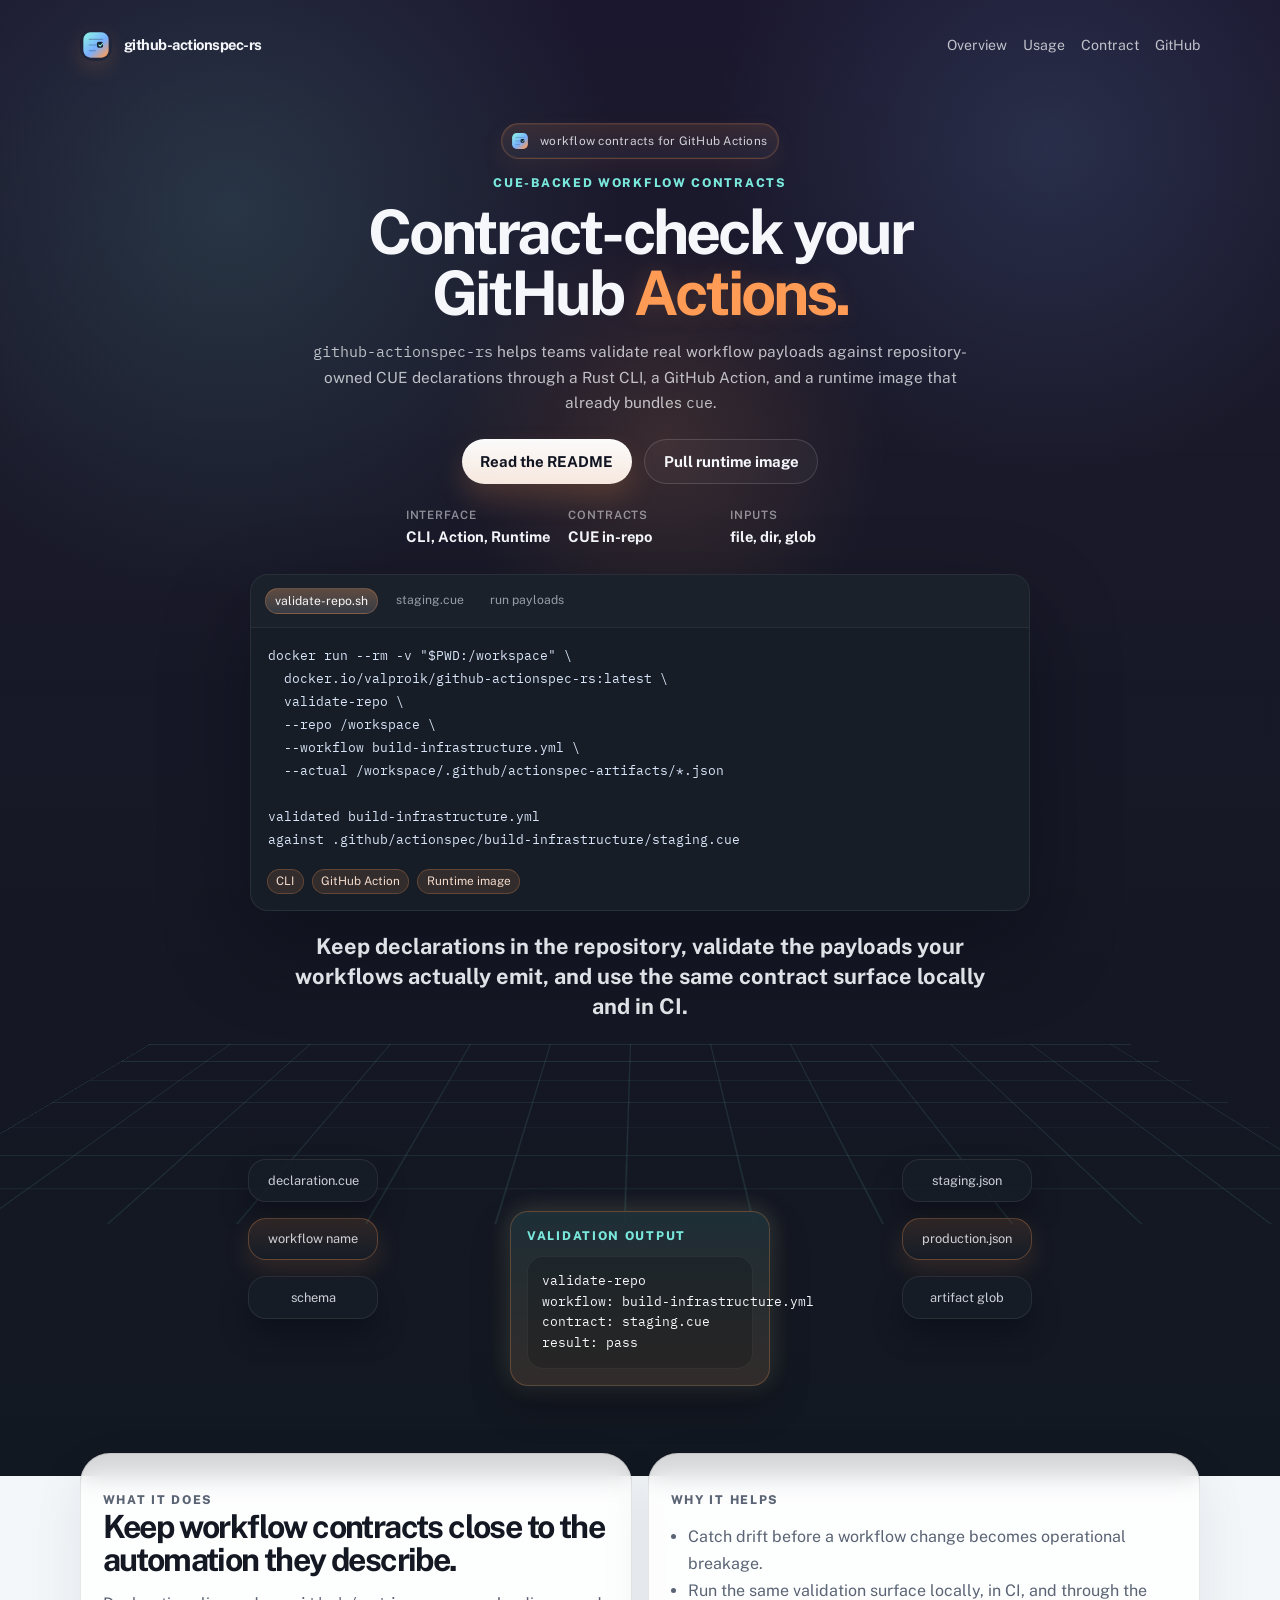
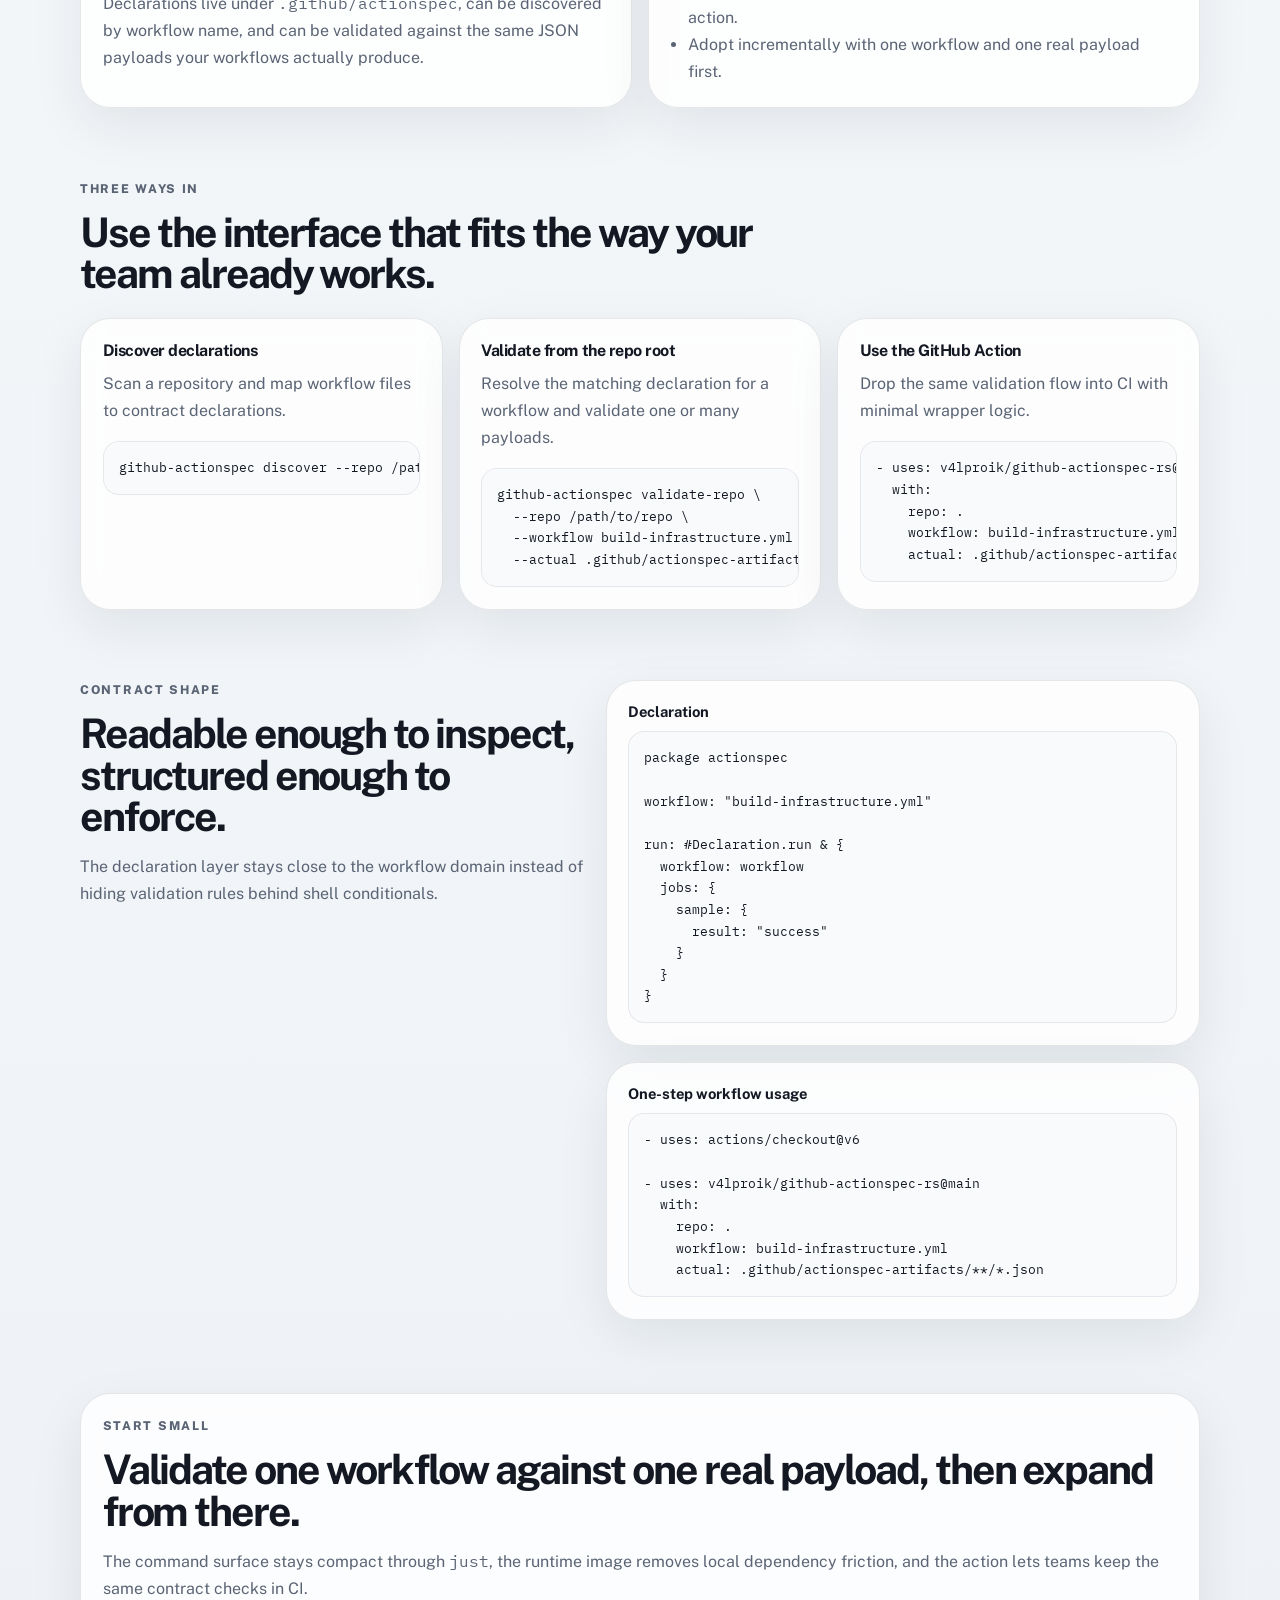
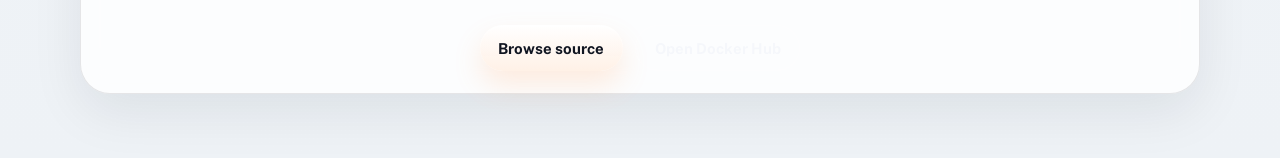
==== docs/index.html @ 8384aa8d "feat(docs): strengthen warm accent in landing page (#15)" ====
<!DOCTYPE html>
<html lang="en">
  <head>
    <meta charset="utf-8" />
    <meta name="viewport" content="width=device-width, initial-scale=1" />
    <title>github-actionspec-rs</title>
    <meta
      name="description"
      content="Validate GitHub Actions workflow contracts expressed in CUE with a fast Rust CLI, a reusable GitHub Action, and a runtime image that bundles cue."
    />
    <meta property="og:title" content="github-actionspec-rs" />
    <meta
      property="og:description"
      content="Treat GitHub Actions workflows like contracts. Discover declarations, validate payloads, and ship safer automation."
    />
    <meta property="og:type" content="website" />
    <meta property="og:url" content="https://v4lproik.github.io/github-actionspec-rs/" />
    <link rel="preconnect" href="https://fonts.googleapis.com" />
    <link rel="preconnect" href="https://fonts.gstatic.com" crossorigin />
    <link
      href="https://fonts.googleapis.com/css2?family=IBM+Plex+Mono:wght@400;500&family=Public+Sans:wght@400;500;600;700;800&display=swap"
      rel="stylesheet"
    />
    <link rel="stylesheet" href="styles.css" />
  </head>
  <body>
    <div class="site-frame">
      <section class="hero-shell">
        <div class="page-shell">
          <header class="site-header">
            <a class="brand" href="#top" aria-label="github-actionspec-rs home">
              <span class="brand-mark">
                <img class="brand-logo" src="logo-mark.svg" alt="" />
              </span>
              <span class="brand-text">github-actionspec-rs</span>
            </a>
            <nav class="site-nav" aria-label="Primary">
              <a href="#overview">Overview</a>
              <a href="#usage">Usage</a>
              <a href="#contract">Contract</a>
              <a href="https://github.com/v4lproik/github-actionspec-rs">GitHub</a>
            </nav>
          </header>

          <main id="top">
            <section class="hero">
              <div class="hero-copy hero-copy-centered">
                <div class="product-chip">
                  <img class="product-chip-logo" src="logo-mark.svg" alt="" />
                  <span>workflow contracts for GitHub Actions</span>
                </div>
                <p class="eyebrow">CUE-backed workflow contracts</p>
                <h1>Contract-check your GitHub <span class="warm-accent">Actions.</span></h1>
                <p class="hero-text">
                  <code>github-actionspec-rs</code> helps teams validate real workflow payloads
                  against repository-owned CUE declarations through a Rust CLI, a GitHub Action,
                  and a runtime image that already bundles <code>cue</code>.
                </p>
                <div class="hero-actions">
                  <a
                    class="button button-primary"
                    href="https://github.com/v4lproik/github-actionspec-rs#readme"
                  >
                    Read the README
                  </a>
                  <a
                    class="button button-secondary"
                    href="https://hub.docker.com/r/valproik/github-actionspec-rs"
                  >
                    Pull runtime image
                  </a>
                </div>
                <dl class="hero-metrics">
                  <div>
                    <dt>Interface</dt>
                    <dd>CLI, Action, Runtime</dd>
                  </div>
                  <div>
                    <dt>Contracts</dt>
                    <dd>CUE in-repo</dd>
                  </div>
                  <div>
                    <dt>Inputs</dt>
                    <dd>file, dir, glob</dd>
                  </div>
                </dl>
              </div>

              <div class="hero-code-window" aria-label="Product preview">
                <div class="code-window-tabs">
                  <span class="code-tab code-tab-active">validate-repo.sh</span>
                  <span class="code-tab">staging.cue</span>
                  <span class="code-tab">run payloads</span>
                </div>
                <pre class="code-window-body"><code>docker run --rm -v "$PWD:/workspace" \
  docker.io/valproik/github-actionspec-rs:latest \
  validate-repo \
  --repo /workspace \
  --workflow build-infrastructure.yml \
  --actual /workspace/.github/actionspec-artifacts/*.json

validated build-infrastructure.yml
against .github/actionspec/build-infrastructure/staging.cue</code></pre>
                <div class="code-window-footer">
                  <span class="status-pill">CLI</span>
                  <span class="status-pill">GitHub Action</span>
                  <span class="status-pill">Runtime image</span>
                </div>
              </div>

              <div class="hero-proof">
                <p>
                  Keep declarations in the repository, validate the payloads your workflows
                  actually emit, and use the same contract surface locally and in CI.
                </p>
              </div>

              <div class="hero-stage" aria-label="Validation flow">
                <div class="hero-stage-grid" aria-hidden="true"></div>
                <div class="hero-stage-lane hero-stage-lane-left">
                  <div class="stage-tile">declaration.cue</div>
                  <div class="stage-tile">workflow name</div>
                  <div class="stage-tile">schema</div>
                </div>
                <div class="hero-stage-lane hero-stage-lane-right">
                  <div class="stage-tile">staging.json</div>
                  <div class="stage-tile">production.json</div>
                  <div class="stage-tile">artifact glob</div>
                </div>
                <div class="stage-focus">
                  <p class="flow-label">Validation output</p>
                  <pre><code>validate-repo
workflow: build-infrastructure.yml
contract: staging.cue
result: pass</code></pre>
                </div>
              </div>
            </section>
          </main>
        </div>
      </section>

      <div class="page-shell page-shell-body">
        <section id="overview" class="section-grid">
          <article class="summary-card">
            <p class="summary-kicker">What it does</p>
            <h2>Keep workflow contracts close to the automation they describe.</h2>
            <p>
              Declarations live under <code>.github/actionspec</code>, can be discovered by
              workflow name, and can be validated against the same JSON payloads your workflows
              actually produce.
            </p>
          </article>
          <article class="summary-card">
            <p class="summary-kicker">Why it helps</p>
            <ul class="clean-list">
              <li>Catch drift before a workflow change becomes operational breakage.</li>
              <li>Run the same validation surface locally, in CI, and through the action.</li>
              <li>Adopt incrementally with one workflow and one real payload first.</li>
            </ul>
          </article>
        </section>

        <section id="usage" class="content-section">
          <div class="section-heading">
            <p class="eyebrow">Three ways in</p>
            <h2>Use the interface that fits the way your team already works.</h2>
          </div>
          <div class="feature-grid">
            <article class="card">
              <h3>Discover declarations</h3>
              <p>Scan a repository and map workflow files to contract declarations.</p>
              <pre><code>github-actionspec discover --repo /path/to/repo</code></pre>
            </article>
            <article class="card">
              <h3>Validate from the repo root</h3>
              <p>Resolve the matching declaration for a workflow and validate one or many payloads.</p>
              <pre><code>github-actionspec validate-repo \
  --repo /path/to/repo \
  --workflow build-infrastructure.yml \
  --actual .github/actionspec-artifacts/**/*.json</code></pre>
            </article>
            <article class="card">
              <h3>Use the GitHub Action</h3>
              <p>Drop the same validation flow into CI with minimal wrapper logic.</p>
              <pre><code>- uses: v4lproik/github-actionspec-rs@main
  with:
    repo: .
    workflow: build-infrastructure.yml
    actual: .github/actionspec-artifacts/**/*.json</code></pre>
            </article>
          </div>
        </section>

        <section id="contract" class="content-section two-column">
          <div class="section-heading compact">
            <p class="eyebrow">Contract shape</p>
            <h2>Readable enough to inspect, structured enough to enforce.</h2>
            <p>
              The declaration layer stays close to the workflow domain instead of hiding validation
              rules behind shell conditionals.
            </p>
          </div>

          <div class="code-stack">
            <article class="code-card">
              <p class="code-title">Declaration</p>
              <pre><code>package actionspec

workflow: "build-infrastructure.yml"

run: #Declaration.run & {
  workflow: workflow
  jobs: {
    sample: {
      result: "success"
    }
  }
}</code></pre>
            </article>
            <article class="code-card">
              <p class="code-title">One-step workflow usage</p>
              <pre><code>- uses: actions/checkout@v6

- uses: v4lproik/github-actionspec-rs@main
  with:
    repo: .
    workflow: build-infrastructure.yml
    actual: .github/actionspec-artifacts/**/*.json</code></pre>
            </article>
          </div>
        </section>

        <section class="cta-panel">
          <p class="eyebrow">Start small</p>
          <h2>Validate one workflow against one real payload, then expand from there.</h2>
          <p>
            The command surface stays compact through <code>just</code>, the runtime image removes
            local dependency friction, and the action lets teams keep the same contract checks in
            CI.
          </p>
          <div class="hero-actions">
            <a class="button button-primary" href="https://github.com/v4lproik/github-actionspec-rs">
              Browse source
            </a>
            <a
              class="button button-secondary"
              href="https://hub.docker.com/r/valproik/github-actionspec-rs"
            >
              Open Docker Hub
            </a>
          </div>
        </section>
      </div>
    </div>
  </body>
</html>
---- docs/styles.css ----
:root {
  --bg: #eef2f6;
  --bg-soft: #f8fafc;
  --ink: #141823;
  --ink-soft: #5a6474;
  --ink-inverse: #f5f7fb;
  --surface: rgba(255, 255, 255, 0.82);
  --line: rgba(20, 24, 35, 0.1);
  --line-soft: rgba(255, 255, 255, 0.08);
  --accent: #79e7dc;
  --accent-strong: #45cfc1;
  --accent-warm: #ff9b54;
  --accent-warm-soft: rgba(255, 155, 84, 0.14);
  --hero-top: #17132a;
  --hero-bottom: #121821;
  --shadow: 0 18px 52px rgba(16, 23, 34, 0.08);
  --shadow-hero: 0 36px 90px rgba(2, 5, 12, 0.32);
  --radius-xl: 30px;
  --radius-lg: 22px;
  --radius-md: 16px;
  --max-width: 1120px;
}

* {
  box-sizing: border-box;
}

html {
  scroll-behavior: smooth;
}

body {
  margin: 0;
  min-height: 100vh;
  font-family: "Public Sans", "Avenir Next", "Segoe UI", sans-serif;
  color: var(--ink);
  background: linear-gradient(180deg, #f8fafc 0%, var(--bg) 100%);
}

a {
  color: inherit;
  text-decoration: none;
}

code,
pre {
  font-family: "IBM Plex Mono", "SFMono-Regular", monospace;
}

.site-frame {
  overflow: clip;
}

.page-shell {
  width: min(calc(100% - 2rem), var(--max-width));
  margin: 0 auto;
}

.hero-shell {
  position: relative;
  color: var(--ink-inverse);
  background:
    radial-gradient(circle at 52% 30%, rgba(255, 155, 84, 0.14), transparent 18%),
    radial-gradient(circle at 18% 14%, rgba(121, 231, 220, 0.14), transparent 24%),
    radial-gradient(circle at 82% 10%, rgba(122, 182, 255, 0.14), transparent 20%),
    linear-gradient(180deg, var(--hero-top) 0%, #171727 36%, var(--hero-bottom) 100%);
}

.hero-shell::before {
  content: "";
  position: absolute;
  inset: 0;
  pointer-events: none;
  background: linear-gradient(180deg, rgba(255, 255, 255, 0.02), transparent 68%);
}

.hero-shell .page-shell {
  position: relative;
  padding: 1rem 0 4.5rem;
}

.page-shell-body {
  position: relative;
  z-index: 2;
  margin-top: -1.4rem;
  padding-bottom: 4rem;
}

.site-header {
  display: flex;
  align-items: center;
  justify-content: space-between;
  gap: 1rem;
  position: sticky;
  top: 0;
  z-index: 10;
  padding: 0.8rem 0;
}

.brand {
  display: inline-flex;
  align-items: center;
  gap: 0.72rem;
  font-weight: 700;
  letter-spacing: -0.03em;
}

.brand-mark {
  display: inline-grid;
  place-items: center;
  width: 2rem;
  height: 2rem;
  border-radius: 0.8rem;
  overflow: hidden;
  box-shadow: 0 8px 20px rgba(255, 155, 84, 0.14);
}

.brand-logo {
  display: block;
  width: 100%;
  height: 100%;
}

.brand-text {
  font-size: 0.92rem;
}

.site-nav {
  display: inline-flex;
  flex-wrap: wrap;
  gap: 1rem;
  color: rgba(245, 247, 251, 0.74);
  font-size: 0.88rem;
}

.site-nav a:hover,
.site-nav a:focus-visible {
  color: var(--ink-inverse);
}

.hero {
  display: grid;
  justify-items: center;
  margin-top: 2rem;
}

.hero-copy {
  max-width: 46rem;
  text-align: center;
}

.hero-copy-centered {
  padding-top: 1.1rem;
}

.product-chip {
  display: inline-flex;
  align-items: center;
  gap: 0.65rem;
  margin-bottom: 1rem;
  padding: 0.42rem 0.7rem 0.42rem 0.5rem;
  border: 1px solid rgba(255, 155, 84, 0.22);
  border-radius: 999px;
  background: linear-gradient(180deg, rgba(255, 155, 84, 0.12), rgba(255, 255, 255, 0.04));
  color: rgba(245, 247, 251, 0.82);
  font-size: 0.74rem;
  letter-spacing: 0.02em;
  box-shadow:
    inset 0 0 0 1px rgba(255, 155, 84, 0.08),
    0 10px 24px rgba(255, 155, 84, 0.08);
}

.product-chip-logo {
  display: block;
  width: 1.25rem;
  height: 1.25rem;
}

.eyebrow,
.summary-kicker,
.flow-label {
  margin: 0 0 0.8rem;
  font-size: 0.76rem;
  font-weight: 800;
  letter-spacing: 0.14em;
  text-transform: uppercase;
}

.eyebrow,
.flow-label {
  color: var(--accent);
}

.summary-kicker {
  color: #285d70;
}

.hero h1,
.section-heading h2,
.summary-card h2,
.cta-panel h2 {
  margin: 0;
  letter-spacing: -0.05em;
}

.hero h1 {
  font-size: clamp(2.55rem, 4.8vw, 4rem);
  line-height: 0.98;
}

.warm-accent {
  color: var(--accent-warm);
  text-shadow: 0 0 22px rgba(255, 155, 84, 0.16);
}

.hero-text {
  max-width: 42rem;
  margin: 1rem auto 0;
  color: rgba(245, 247, 251, 0.74);
  font-size: 0.96rem;
  line-height: 1.68;
}

.hero-actions {
  display: flex;
  flex-wrap: wrap;
  justify-content: center;
  gap: 0.8rem;
  margin-top: 1.4rem;
}

.button {
  display: inline-flex;
  align-items: center;
  justify-content: center;
  min-height: 2.85rem;
  padding: 0.8rem 1.15rem;
  border-radius: 999px;
  font-size: 0.94rem;
  font-weight: 700;
  transition:
    transform 150ms ease,
    background-color 150ms ease,
    border-color 150ms ease,
    color 150ms ease;
}

.button:hover,
.button:focus-visible {
  transform: translateY(-1px);
}

.button-primary {
  background: linear-gradient(180deg, rgba(255, 255, 255, 0.98), rgba(255, 240, 229, 0.96));
  color: #101521;
  box-shadow:
    0 14px 28px rgba(255, 155, 84, 0.18),
    0 2px 0 rgba(255, 255, 255, 0.2) inset;
}

.button-secondary {
  border: 1px solid rgba(255, 255, 255, 0.14);
  background: rgba(255, 255, 255, 0.03);
  color: var(--ink-inverse);
}

.hero-metrics {
  display: inline-grid;
  grid-template-columns: repeat(3, minmax(0, 1fr));
  gap: 1.15rem;
  margin: 1.5rem auto 0;
}

.hero-metrics div {
  text-align: left;
}

.hero-metrics dt {
  color: rgba(245, 247, 251, 0.52);
  font-size: 0.72rem;
  font-weight: 600;
  text-transform: uppercase;
  letter-spacing: 0.08em;
}

.hero-metrics dd {
  margin: 0.38rem 0 0;
  color: var(--ink-inverse);
  font-size: 0.92rem;
  font-weight: 700;
}

.hero-code-window {
  width: min(100%, 780px);
  margin-top: 1.8rem;
  border: 1px solid rgba(255, 255, 255, 0.08);
  border-radius: 18px;
  overflow: hidden;
  background: #161d27;
  box-shadow: var(--shadow-hero);
}

.code-window-tabs {
  display: flex;
  flex-wrap: wrap;
  gap: 0.55rem;
  padding: 0.8rem 0.9rem;
  border-bottom: 1px solid rgba(255, 255, 255, 0.06);
  background: rgba(255, 255, 255, 0.02);
}

.code-tab {
  padding: 0.28rem 0.55rem;
  border-radius: 999px;
  color: rgba(245, 247, 251, 0.58);
  font-size: 0.76rem;
}

.code-tab-active {
  background:
    linear-gradient(180deg, rgba(255, 155, 84, 0.24), rgba(255, 255, 255, 0.05)),
    rgba(255, 255, 255, 0.08);
  color: var(--ink-inverse);
  border: 1px solid rgba(255, 155, 84, 0.24);
}

.code-window-body {
  margin: 0;
  padding: 1rem 1.05rem 1.1rem;
  color: #d8e4f7;
  font-size: 0.84rem;
  line-height: 1.72;
  white-space: pre-wrap;
}

.code-window-footer {
  display: flex;
  flex-wrap: wrap;
  gap: 0.5rem;
  padding: 0 1rem 1rem;
}

.status-pill {
  padding: 0.26rem 0.52rem;
  border: 1px solid rgba(255, 155, 84, 0.24);
  border-radius: 999px;
  color: rgba(255, 229, 214, 0.94);
  font-size: 0.74rem;
  background: rgba(255, 155, 84, 0.12);
}

.hero-proof {
  max-width: 44rem;
  margin-top: 1.3rem;
  text-align: center;
}

.hero-proof p {
  margin: 0;
  color: rgba(245, 247, 251, 0.9);
  font-size: 1.36rem;
  line-height: 1.38;
  font-weight: 700;
}

.hero-stage {
  position: relative;
  width: min(100%, 980px);
  height: 360px;
  margin-top: 1.4rem;
}

.hero-stage-grid {
  position: absolute;
  inset: 0;
  border-top: 1px solid rgba(121, 231, 220, 0.22);
  background-image:
    linear-gradient(rgba(121, 231, 220, 0.18) 1px, transparent 1px),
    linear-gradient(90deg, rgba(121, 231, 220, 0.18) 1px, transparent 1px);
  background-size: 80px 52px;
  transform: perspective(900px) rotateX(72deg);
  transform-origin: top center;
  opacity: 0.65;
}

.hero-stage-lane {
  position: absolute;
  top: 32%;
  display: grid;
  gap: 1rem;
}

.hero-stage-lane-left {
  left: 10%;
}

.hero-stage-lane-right {
  right: 10%;
}

.stage-tile,
.stage-focus {
  border: 1px solid rgba(255, 255, 255, 0.08);
  border-radius: 18px;
  background: rgba(22, 29, 39, 0.88);
  box-shadow: 0 16px 30px rgba(1, 4, 11, 0.3);
}

.stage-tile {
  min-width: 130px;
  padding: 0.8rem 0.95rem;
  color: rgba(245, 247, 251, 0.82);
  font-size: 0.8rem;
  text-align: center;
}

.hero-stage-lane-left .stage-tile:nth-child(2),
.hero-stage-lane-right .stage-tile:nth-child(2) {
  border-color: rgba(255, 155, 84, 0.28);
  background: linear-gradient(180deg, rgba(255, 155, 84, 0.12), rgba(22, 29, 39, 0.88));
  box-shadow: 0 12px 26px rgba(255, 155, 84, 0.13);
}

.stage-focus {
  position: absolute;
  left: 50%;
  bottom: 1.1rem;
  transform: translateX(-50%);
  width: min(100%, 260px);
  padding: 1rem;
  border-color: rgba(255, 155, 84, 0.26);
  background:
    linear-gradient(180deg, rgba(121, 231, 220, 0.09), rgba(255, 155, 84, 0.12)),
    rgba(22, 29, 39, 0.94);
  box-shadow:
    0 18px 36px rgba(1, 4, 11, 0.34),
    0 0 24px rgba(121, 231, 220, 0.15),
    0 0 30px rgba(255, 155, 84, 0.14);
}

.stage-focus pre {
  margin: 0;
  padding: 0.9rem;
  border: 1px solid rgba(255, 255, 255, 0.06);
  border-radius: var(--radius-md);
  background: rgba(0, 0, 0, 0.16);
  color: var(--ink-inverse);
  font-size: 0.8rem;
  line-height: 1.62;
}

.summary-card,
.card,
.code-card,
.cta-panel {
  border: 1px solid var(--line);
  border-radius: var(--radius-xl);
  background: var(--surface);
  box-shadow: var(--shadow);
  backdrop-filter: blur(12px);
}

.section-grid {
  display: grid;
  grid-template-columns: repeat(2, minmax(0, 1fr));
  gap: 1rem;
}

.summary-card,
.card,
.code-card,
.cta-panel {
  padding: 1.35rem;
}

.summary-kicker {
  color: #2d6171;
}

.summary-card h2 {
  font-size: clamp(1.62rem, 2.5vw, 2.28rem);
  line-height: 1.04;
}

.summary-card p,
.section-heading p,
.card p,
.cta-panel p,
.clean-list {
  color: var(--ink-soft);
  line-height: 1.68;
}

.summary-card p {
  margin: 0.85rem 0 0;
}

.clean-list {
  margin: 0.9rem 0 0;
  padding-left: 1.1rem;
}

.content-section {
  margin-top: 4.4rem;
}

.section-heading {
  max-width: 46rem;
}

.section-heading.compact {
  max-width: 33rem;
}

.section-heading h2,
.cta-panel h2 {
  font-size: clamp(1.82rem, 3.2vw, 2.55rem);
  line-height: 1.02;
}

.section-heading p:last-child {
  margin-bottom: 0;
}

.feature-grid {
  display: grid;
  grid-template-columns: repeat(3, minmax(0, 1fr));
  gap: 1rem;
  margin-top: 1.45rem;
}

.card h3 {
  margin: 0;
  font-size: 1rem;
  letter-spacing: -0.03em;
}

.card p {
  margin: 0.72rem 0 1rem;
}

.card pre,
.code-card pre {
  margin: 0;
  padding: 0.95rem;
  overflow-x: auto;
  border: 1px solid rgba(20, 24, 35, 0.08);
  border-radius: var(--radius-md);
  background: var(--bg-soft);
  color: var(--ink);
  font-size: 0.82rem;
  line-height: 1.65;
}

.two-column {
  display: grid;
  grid-template-columns: minmax(0, 0.92fr) minmax(0, 1.08fr);
  gap: 1.2rem;
  align-items: start;
}

.code-stack {
  display: grid;
  gap: 1rem;
}

.code-title {
  margin: 0 0 0.72rem;
  font-size: 0.92rem;
  font-weight: 700;
  color: var(--ink);
}

.cta-panel {
  margin-top: 4.6rem;
}

@media (max-width: 1080px) {
  .section-grid,
  .feature-grid,
  .two-column {
    grid-template-columns: 1fr;
  }

  .hero-stage {
    height: 320px;
  }

  .hero-stage-lane-left {
    left: 6%;
  }

  .hero-stage-lane-right {
    right: 6%;
  }
}

@media (max-width: 720px) {
  .page-shell {
    width: min(calc(100% - 1rem), var(--max-width));
  }

  .hero-shell .page-shell {
    padding: 0.9rem 0 3.6rem;
  }

  .page-shell-body {
    padding-bottom: 2.5rem;
    margin-top: -0.8rem;
  }

  .site-header {
    flex-direction: column;
    align-items: flex-start;
  }

  .site-nav {
    gap: 0.85rem;
  }

  .hero h1 {
    font-size: clamp(2.1rem, 11vw, 3rem);
  }

  .hero-text {
    font-size: 0.92rem;
  }

  .hero-metrics {
    grid-template-columns: 1fr;
  }

  .hero-proof p {
    font-size: 1.04rem;
  }

  .hero-stage {
    height: 280px;
  }

  .hero-stage-lane {
    top: 34%;
    gap: 0.75rem;
  }

  .hero-stage-lane-left {
    left: 3%;
  }

  .hero-stage-lane-right {
    right: 3%;
  }

  .stage-tile {
    min-width: 102px;
    padding: 0.65rem 0.75rem;
    font-size: 0.72rem;
  }

  .summary-card,
  .card,
  .code-card,
  .cta-panel {
    padding: 1.2rem;
  }

  .code-window-body,
  .card pre,
  .code-card pre,
  .stage-focus pre {
    font-size: 0.76rem;
  }
}
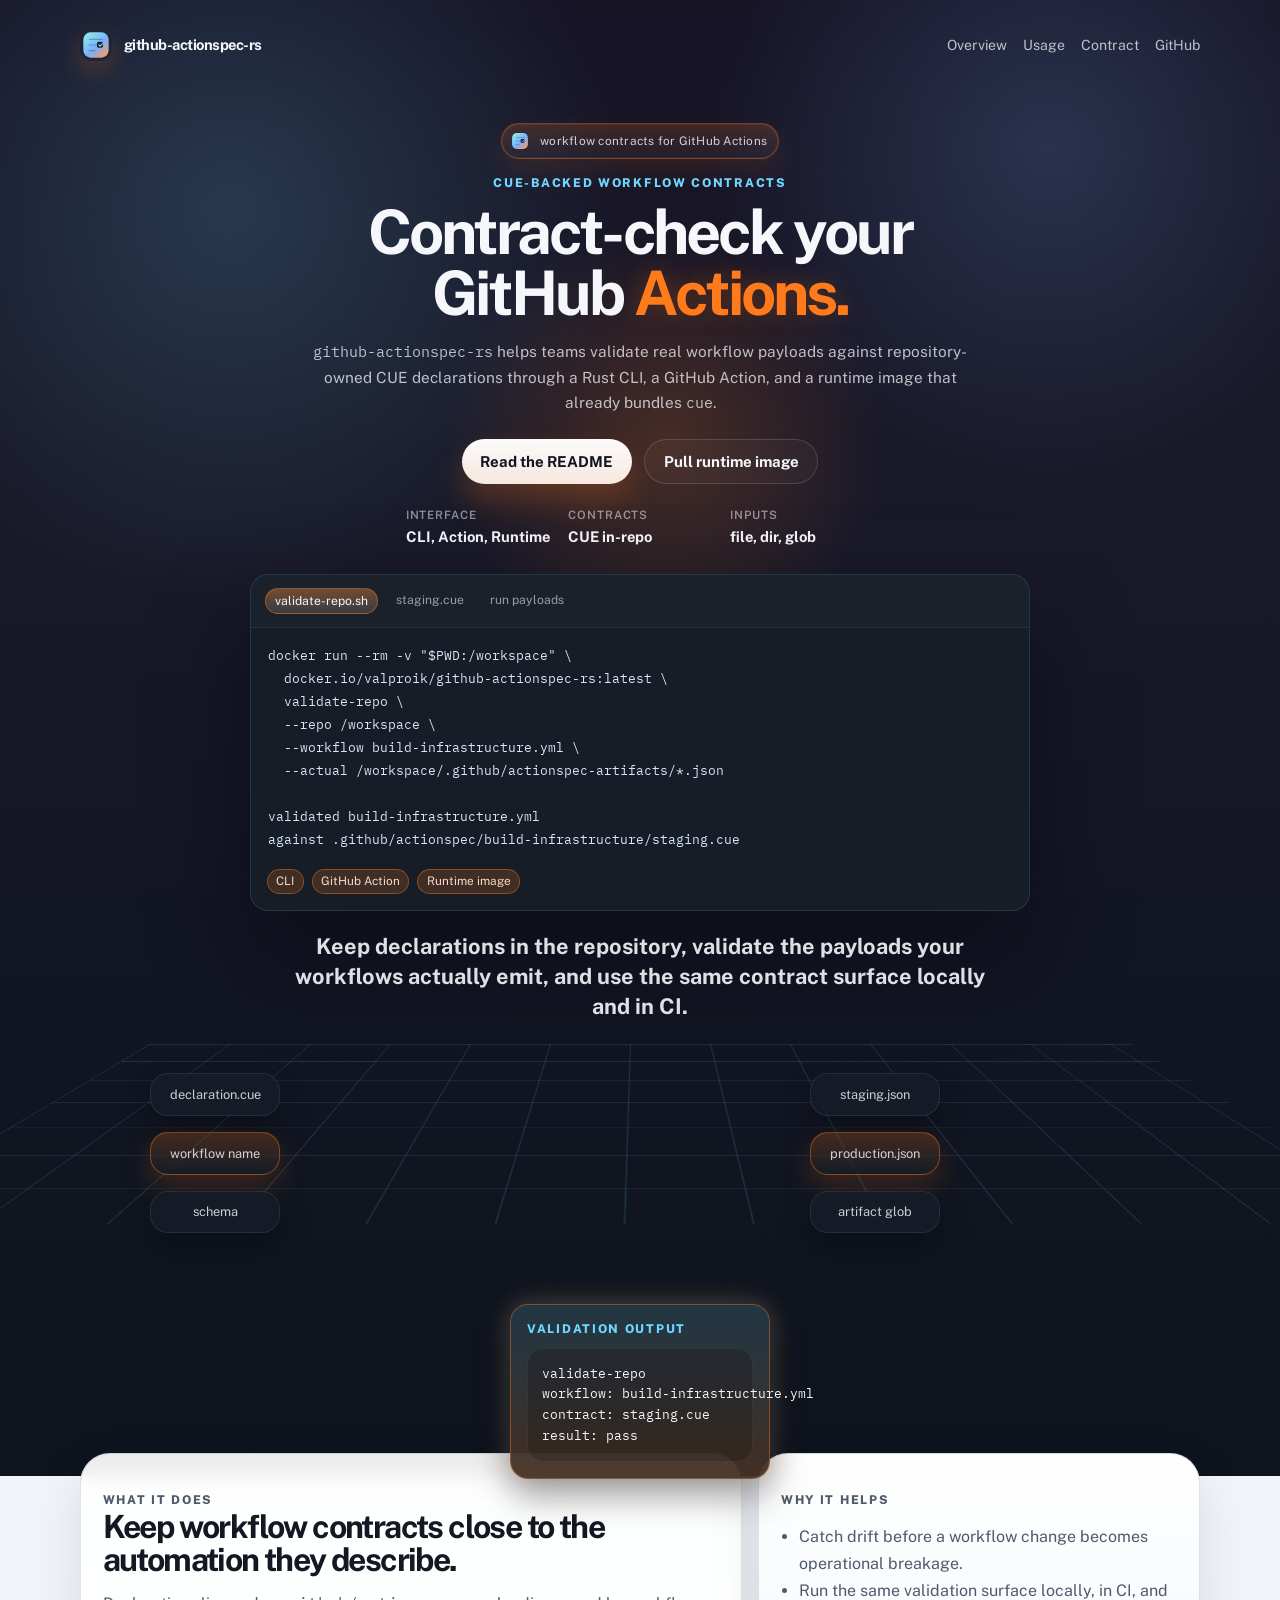
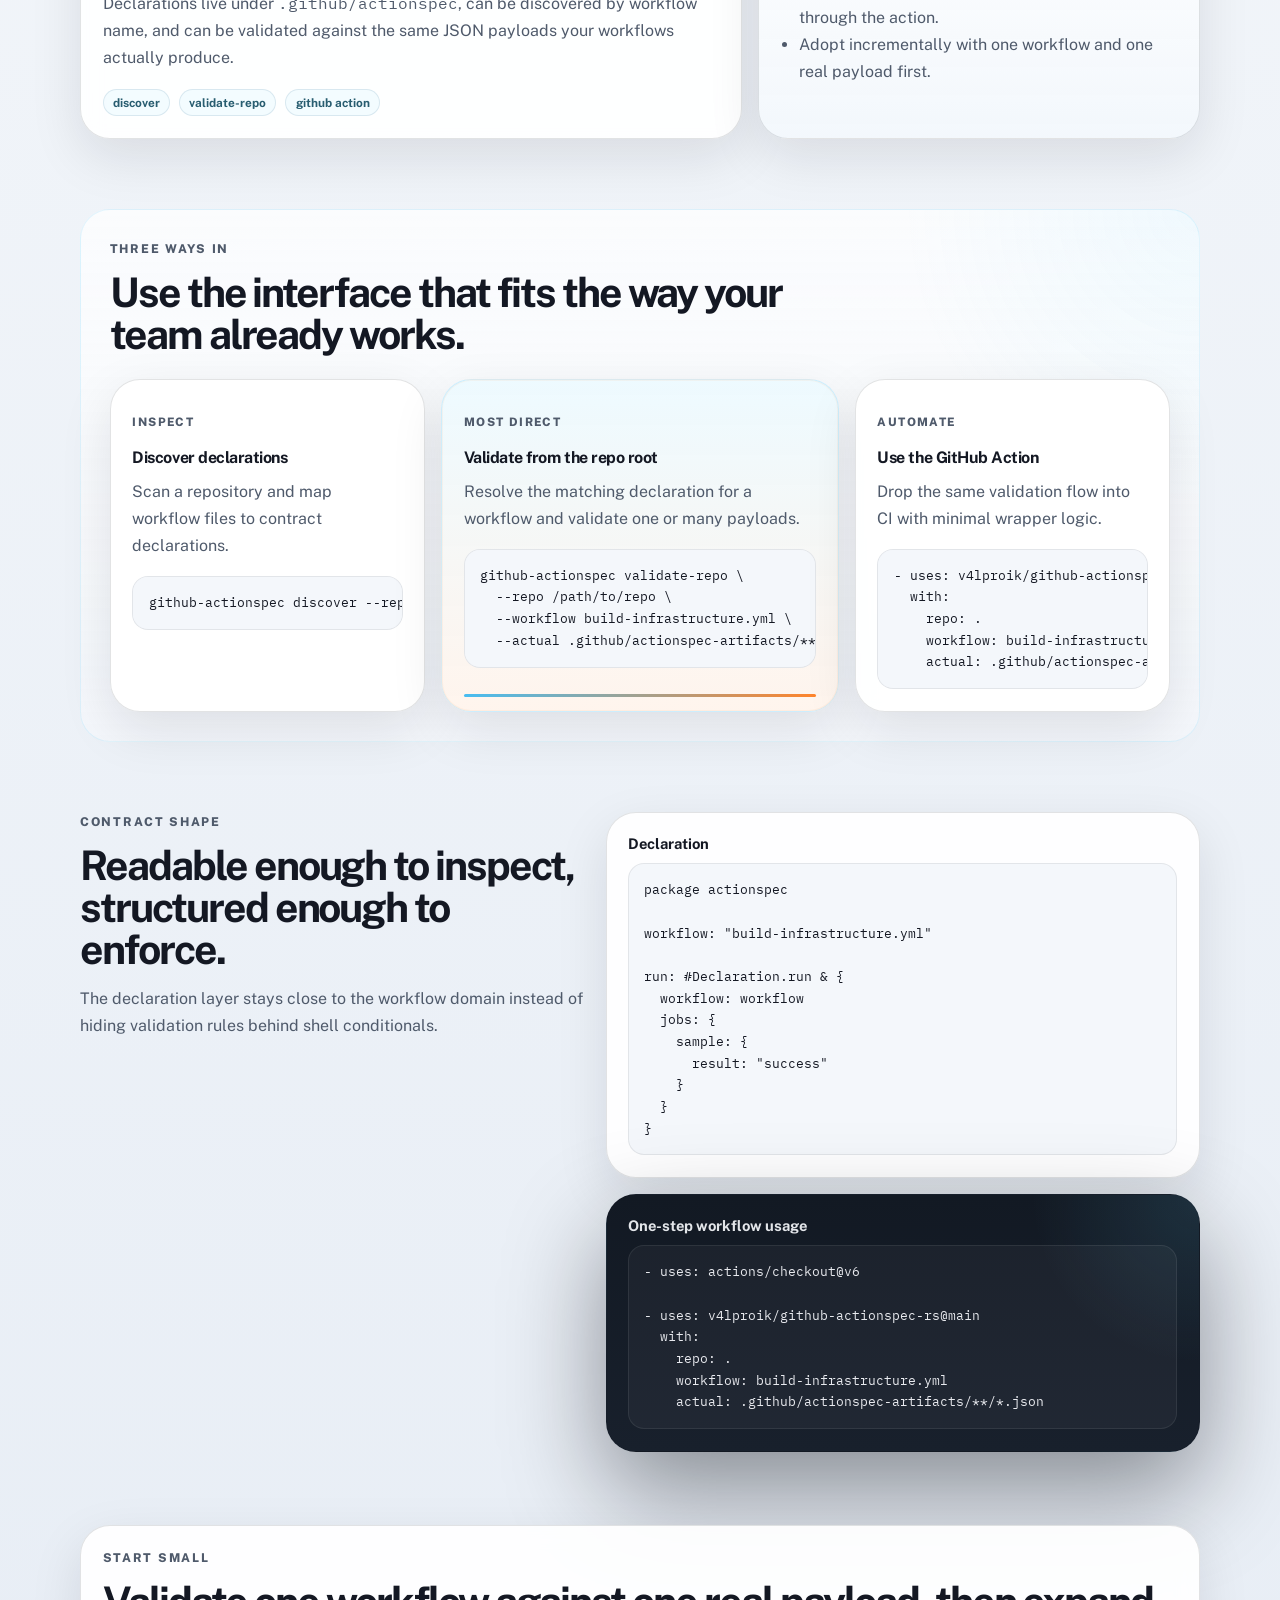
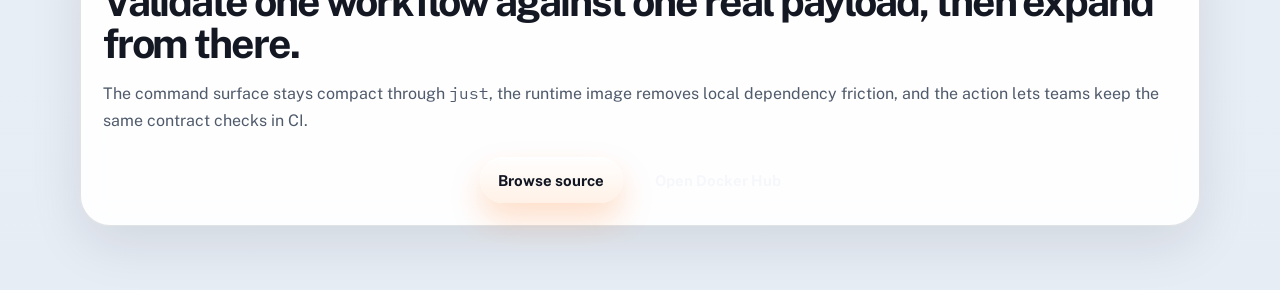
==== commit 717b9a55: "feat(docs): improve landing page composition (#15)" ====
--- a/docs/index.html
+++ b/docs/index.html
@@ -150,8 +150,13 @@
               workflow name, and can be validated against the same JSON payloads your workflows
               actually produce.
             </p>
+            <div class="summary-tags">
+              <span>discover</span>
+              <span>validate-repo</span>
+              <span>github action</span>
+            </div>
           </article>
-          <article class="summary-card">
+          <article class="summary-card summary-card-secondary">
             <p class="summary-kicker">Why it helps</p>
             <ul class="clean-list">
               <li>Catch drift before a workflow change becomes operational breakage.</li>
@@ -161,18 +166,20 @@
           </article>
         </section>
 
-        <section id="usage" class="content-section">
+        <section id="usage" class="content-section content-section-showcase">
           <div class="section-heading">
             <p class="eyebrow">Three ways in</p>
             <h2>Use the interface that fits the way your team already works.</h2>
           </div>
           <div class="feature-grid">
             <article class="card">
+              <p class="card-kicker">Inspect</p>
               <h3>Discover declarations</h3>
               <p>Scan a repository and map workflow files to contract declarations.</p>
               <pre><code>github-actionspec discover --repo /path/to/repo</code></pre>
             </article>
-            <article class="card">
+            <article class="card card-featured">
+              <p class="card-kicker">Most direct</p>
               <h3>Validate from the repo root</h3>
               <p>Resolve the matching declaration for a workflow and validate one or many payloads.</p>
               <pre><code>github-actionspec validate-repo \
@@ -181,6 +188,7 @@
   --actual .github/actionspec-artifacts/**/*.json</code></pre>
             </article>
             <article class="card">
+              <p class="card-kicker">Automate</p>
               <h3>Use the GitHub Action</h3>
               <p>Drop the same validation flow into CI with minimal wrapper logic.</p>
               <pre><code>- uses: v4lproik/github-actionspec-rs@main
@@ -218,7 +226,7 @@
   }
 }</code></pre>
             </article>
-            <article class="code-card">
+            <article class="code-card code-card-dark">
               <p class="code-title">One-step workflow usage</p>
               <pre><code>- uses: actions/checkout@v6
 
--- a/docs/styles.css
+++ b/docs/styles.css
@@ -1,20 +1,20 @@
 :root {
-  --bg: #eef2f6;
-  --bg-soft: #f8fafc;
+  --bg: #e7edf5;
+  --bg-soft: #f4f7fb;
   --ink: #141823;
-  --ink-soft: #5a6474;
+  --ink-soft: #4f5a6b;
   --ink-inverse: #f5f7fb;
-  --surface: rgba(255, 255, 255, 0.82);
-  --line: rgba(20, 24, 35, 0.1);
+  --surface: rgba(255, 255, 255, 0.92);
+  --line: rgba(20, 24, 35, 0.12);
   --line-soft: rgba(255, 255, 255, 0.08);
-  --accent: #79e7dc;
-  --accent-strong: #45cfc1;
-  --accent-warm: #ff9b54;
-  --accent-warm-soft: rgba(255, 155, 84, 0.14);
-  --hero-top: #17132a;
-  --hero-bottom: #121821;
-  --shadow: 0 18px 52px rgba(16, 23, 34, 0.08);
-  --shadow-hero: 0 36px 90px rgba(2, 5, 12, 0.32);
+  --accent: #6fd7ff;
+  --accent-strong: #37b8f2;
+  --accent-warm: #ff7a1a;
+  --accent-warm-soft: rgba(255, 122, 26, 0.2);
+  --hero-top: #120f22;
+  --hero-bottom: #0d141d;
+  --shadow: 0 18px 52px rgba(16, 23, 34, 0.1);
+  --shadow-hero: 0 40px 100px rgba(2, 5, 12, 0.42);
   --radius-xl: 30px;
   --radius-lg: 22px;
   --radius-md: 16px;
@@ -60,9 +60,9 @@
   position: relative;
   color: var(--ink-inverse);
   background:
-    radial-gradient(circle at 52% 30%, rgba(255, 155, 84, 0.14), transparent 18%),
-    radial-gradient(circle at 18% 14%, rgba(121, 231, 220, 0.14), transparent 24%),
-    radial-gradient(circle at 82% 10%, rgba(122, 182, 255, 0.14), transparent 20%),
+    radial-gradient(circle at 52% 30%, rgba(255, 122, 26, 0.2), transparent 18%),
+    radial-gradient(circle at 18% 14%, rgba(111, 215, 255, 0.18), transparent 24%),
+    radial-gradient(circle at 82% 10%, rgba(122, 182, 255, 0.18), transparent 20%),
     linear-gradient(180deg, var(--hero-top) 0%, #171727 36%, var(--hero-bottom) 100%);
 }
 
@@ -112,7 +112,7 @@
   height: 2rem;
   border-radius: 0.8rem;
   overflow: hidden;
-  box-shadow: 0 8px 20px rgba(255, 155, 84, 0.14);
+  box-shadow: 0 10px 24px rgba(255, 122, 26, 0.22);
 }
 
 .brand-logo {
@@ -159,15 +159,15 @@
   gap: 0.65rem;
   margin-bottom: 1rem;
   padding: 0.42rem 0.7rem 0.42rem 0.5rem;
-  border: 1px solid rgba(255, 155, 84, 0.22);
+  border: 1px solid rgba(255, 122, 26, 0.34);
   border-radius: 999px;
-  background: linear-gradient(180deg, rgba(255, 155, 84, 0.12), rgba(255, 255, 255, 0.04));
+  background: linear-gradient(180deg, rgba(255, 122, 26, 0.18), rgba(255, 255, 255, 0.04));
   color: rgba(245, 247, 251, 0.82);
   font-size: 0.74rem;
   letter-spacing: 0.02em;
   box-shadow:
-    inset 0 0 0 1px rgba(255, 155, 84, 0.08),
-    0 10px 24px rgba(255, 155, 84, 0.08);
+    inset 0 0 0 1px rgba(255, 122, 26, 0.12),
+    0 12px 28px rgba(255, 122, 26, 0.12);
 }
 
 .product-chip-logo {
@@ -210,7 +210,7 @@
 
 .warm-accent {
   color: var(--accent-warm);
-  text-shadow: 0 0 22px rgba(255, 155, 84, 0.16);
+  text-shadow: 0 0 24px rgba(255, 122, 26, 0.26);
 }
 
 .hero-text {
@@ -254,7 +254,7 @@
   background: linear-gradient(180deg, rgba(255, 255, 255, 0.98), rgba(255, 240, 229, 0.96));
   color: #101521;
   box-shadow:
-    0 14px 28px rgba(255, 155, 84, 0.18),
+    0 16px 32px rgba(255, 122, 26, 0.24),
     0 2px 0 rgba(255, 255, 255, 0.2) inset;
 }
 
@@ -293,7 +293,7 @@
 .hero-code-window {
   width: min(100%, 780px);
   margin-top: 1.8rem;
-  border: 1px solid rgba(255, 255, 255, 0.08);
+  border: 1px solid rgba(111, 215, 255, 0.14);
   border-radius: 18px;
   overflow: hidden;
   background: #161d27;
@@ -318,10 +318,10 @@
 
 .code-tab-active {
   background:
-    linear-gradient(180deg, rgba(255, 155, 84, 0.24), rgba(255, 255, 255, 0.05)),
+    linear-gradient(180deg, rgba(255, 122, 26, 0.34), rgba(255, 255, 255, 0.05)),
     rgba(255, 255, 255, 0.08);
   color: var(--ink-inverse);
-  border: 1px solid rgba(255, 155, 84, 0.24);
+  border: 1px solid rgba(255, 122, 26, 0.4);
 }
 
 .code-window-body {
@@ -342,11 +342,11 @@
 
 .status-pill {
   padding: 0.26rem 0.52rem;
-  border: 1px solid rgba(255, 155, 84, 0.24);
+  border: 1px solid rgba(255, 122, 26, 0.42);
   border-radius: 999px;
   color: rgba(255, 229, 214, 0.94);
   font-size: 0.74rem;
-  background: rgba(255, 155, 84, 0.12);
+  background: rgba(255, 122, 26, 0.18);
 }
 
 .hero-proof {
@@ -368,15 +368,20 @@
   width: min(100%, 980px);
   height: 360px;
   margin-top: 1.4rem;
+  display: grid;
+  grid-template-columns: 168px minmax(0, 1fr) 168px;
+  align-items: start;
+  gap: 1.4rem;
+  padding-top: 1.45rem;
 }
 
 .hero-stage-grid {
   position: absolute;
   inset: 0;
-  border-top: 1px solid rgba(121, 231, 220, 0.22);
+  border-top: 1px solid rgba(111, 215, 255, 0.28);
   background-image:
-    linear-gradient(rgba(121, 231, 220, 0.18) 1px, transparent 1px),
-    linear-gradient(90deg, rgba(121, 231, 220, 0.18) 1px, transparent 1px);
+    linear-gradient(rgba(111, 215, 255, 0.22) 1px, transparent 1px),
+    linear-gradient(90deg, rgba(111, 215, 255, 0.22) 1px, transparent 1px);
   background-size: 80px 52px;
   transform: perspective(900px) rotateX(72deg);
   transform-origin: top center;
@@ -384,18 +389,20 @@
 }
 
 .hero-stage-lane {
-  position: absolute;
-  top: 32%;
   display: grid;
   gap: 1rem;
+  position: relative;
+  z-index: 2;
 }
 
 .hero-stage-lane-left {
-  left: 10%;
+  justify-self: start;
+  padding-top: 0.4rem;
 }
 
 .hero-stage-lane-right {
-  right: 10%;
+  justify-self: end;
+  padding-top: 0.4rem;
 }
 
 .stage-tile,
@@ -416,26 +423,28 @@
 
 .hero-stage-lane-left .stage-tile:nth-child(2),
 .hero-stage-lane-right .stage-tile:nth-child(2) {
-  border-color: rgba(255, 155, 84, 0.28);
-  background: linear-gradient(180deg, rgba(255, 155, 84, 0.12), rgba(22, 29, 39, 0.88));
-  box-shadow: 0 12px 26px rgba(255, 155, 84, 0.13);
+  border-color: rgba(255, 122, 26, 0.42);
+  background: linear-gradient(180deg, rgba(255, 122, 26, 0.22), rgba(22, 29, 39, 0.9));
+  box-shadow: 0 14px 30px rgba(255, 122, 26, 0.18);
 }
 
 .stage-focus {
-  position: absolute;
-  left: 50%;
-  bottom: 1.1rem;
-  transform: translateX(-50%);
+  position: relative;
+  z-index: 3;
+  grid-column: 2;
+  justify-self: center;
+  align-self: end;
+  margin-top: 3rem;
   width: min(100%, 260px);
   padding: 1rem;
-  border-color: rgba(255, 155, 84, 0.26);
+  border-color: rgba(255, 122, 26, 0.42);
   background:
-    linear-gradient(180deg, rgba(121, 231, 220, 0.09), rgba(255, 155, 84, 0.12)),
+    linear-gradient(180deg, rgba(111, 215, 255, 0.14), rgba(255, 122, 26, 0.2)),
     rgba(22, 29, 39, 0.94);
   box-shadow:
     0 18px 36px rgba(1, 4, 11, 0.34),
-    0 0 24px rgba(121, 231, 220, 0.15),
-    0 0 30px rgba(255, 155, 84, 0.14);
+    0 0 24px rgba(111, 215, 255, 0.2),
+    0 0 34px rgba(255, 122, 26, 0.22);
 }
 
 .stage-focus pre {
@@ -457,12 +466,12 @@
   border-radius: var(--radius-xl);
   background: var(--surface);
   box-shadow: var(--shadow);
-  backdrop-filter: blur(12px);
+  backdrop-filter: blur(10px);
 }
 
 .section-grid {
   display: grid;
-  grid-template-columns: repeat(2, minmax(0, 1fr));
+  grid-template-columns: minmax(0, 1.2fr) minmax(280px, 0.8fr);
   gap: 1rem;
 }
 
@@ -474,7 +483,7 @@
 }
 
 .summary-kicker {
-  color: #2d6171;
+  color: #1f5d83;
 }
 
 .summary-card h2 {
@@ -495,6 +504,29 @@
   margin: 0.85rem 0 0;
 }
 
+.summary-card-secondary {
+  background:
+    linear-gradient(180deg, rgba(255, 255, 255, 0.96), rgba(242, 247, 252, 0.92)),
+    var(--surface);
+}
+
+.summary-tags {
+  display: flex;
+  flex-wrap: wrap;
+  gap: 0.55rem;
+  margin-top: 1.1rem;
+}
+
+.summary-tags span {
+  padding: 0.34rem 0.58rem;
+  border: 1px solid rgba(31, 93, 131, 0.12);
+  border-radius: 999px;
+  background: rgba(111, 215, 255, 0.08);
+  color: #285d70;
+  font-size: 0.74rem;
+  font-weight: 700;
+}
+
 .clean-list {
   margin: 0.9rem 0 0;
   padding-left: 1.1rem;
@@ -502,6 +534,15 @@
 
 .content-section {
   margin-top: 4.4rem;
+}
+
+.content-section-showcase {
+  padding: 1.8rem;
+  border: 1px solid rgba(55, 184, 242, 0.12);
+  border-radius: var(--radius-xl);
+  background:
+    radial-gradient(circle at top right, rgba(111, 215, 255, 0.08), transparent 24%),
+    linear-gradient(180deg, rgba(255, 255, 255, 0.74), rgba(244, 247, 251, 0.92));
 }
 
 .section-heading {
@@ -524,9 +565,19 @@
 
 .feature-grid {
   display: grid;
-  grid-template-columns: repeat(3, minmax(0, 1fr));
+  grid-template-columns: minmax(0, 0.92fr) minmax(0, 1.16fr) minmax(0, 0.92fr);
   gap: 1rem;
   margin-top: 1.45rem;
+  align-items: stretch;
+}
+
+.card-kicker {
+  margin: 0 0 0.72rem;
+  color: #2a6479;
+  font-size: 0.73rem;
+  font-weight: 800;
+  letter-spacing: 0.12em;
+  text-transform: uppercase;
 }
 
 .card h3 {
@@ -537,6 +588,27 @@
 
 .card p {
   margin: 0.72rem 0 1rem;
+}
+
+.card-featured {
+  position: relative;
+  background:
+    linear-gradient(180deg, rgba(111, 215, 255, 0.12), rgba(255, 122, 26, 0.08)),
+    rgba(255, 255, 255, 0.94);
+  border-color: rgba(55, 184, 242, 0.18);
+  box-shadow:
+    0 18px 52px rgba(16, 23, 34, 0.1),
+    0 0 0 1px rgba(255, 122, 26, 0.06) inset;
+}
+
+.card-featured::after {
+  content: "";
+  position: absolute;
+  inset: auto 1.35rem 0.85rem;
+  height: 3px;
+  border-radius: 999px;
+  background: linear-gradient(90deg, var(--accent-strong), var(--accent-warm));
+  opacity: 0.92;
 }
 
 .card pre,
@@ -571,6 +643,25 @@
   color: var(--ink);
 }
 
+.code-card-dark {
+  border-color: rgba(17, 24, 35, 0.08);
+  background:
+    radial-gradient(circle at top right, rgba(111, 215, 255, 0.12), transparent 26%),
+    linear-gradient(180deg, #121923 0%, #18202c 100%);
+  color: var(--ink-inverse);
+  box-shadow: var(--shadow-hero);
+}
+
+.code-card-dark .code-title {
+  color: rgba(245, 247, 251, 0.92);
+}
+
+.code-card-dark pre {
+  border-color: rgba(255, 255, 255, 0.08);
+  background: rgba(255, 255, 255, 0.04);
+  color: rgba(245, 247, 251, 0.94);
+}
+
 .cta-panel {
   margin-top: 4.6rem;
 }
@@ -584,14 +675,12 @@
 
   .hero-stage {
     height: 320px;
-  }
-
-  .hero-stage-lane-left {
-    left: 6%;
-  }
-
+    grid-template-columns: 1fr 1fr 1fr;
+  }
+
+  .hero-stage-lane-left,
   .hero-stage-lane-right {
-    right: 6%;
+    padding-top: 0.8rem;
   }
 }
 
@@ -636,25 +725,27 @@
 
   .hero-stage {
     height: 280px;
+    grid-template-columns: 1fr 1.1fr 1fr;
   }
 
   .hero-stage-lane {
-    top: 34%;
     gap: 0.75rem;
   }
 
-  .hero-stage-lane-left {
-    left: 3%;
-  }
-
+  .hero-stage-lane-left,
   .hero-stage-lane-right {
-    right: 3%;
+    padding-top: 0.9rem;
   }
 
   .stage-tile {
     min-width: 102px;
     padding: 0.65rem 0.75rem;
     font-size: 0.72rem;
+  }
+
+  .stage-focus {
+    margin-top: 2.4rem;
+    width: 100%;
   }
 
   .summary-card,
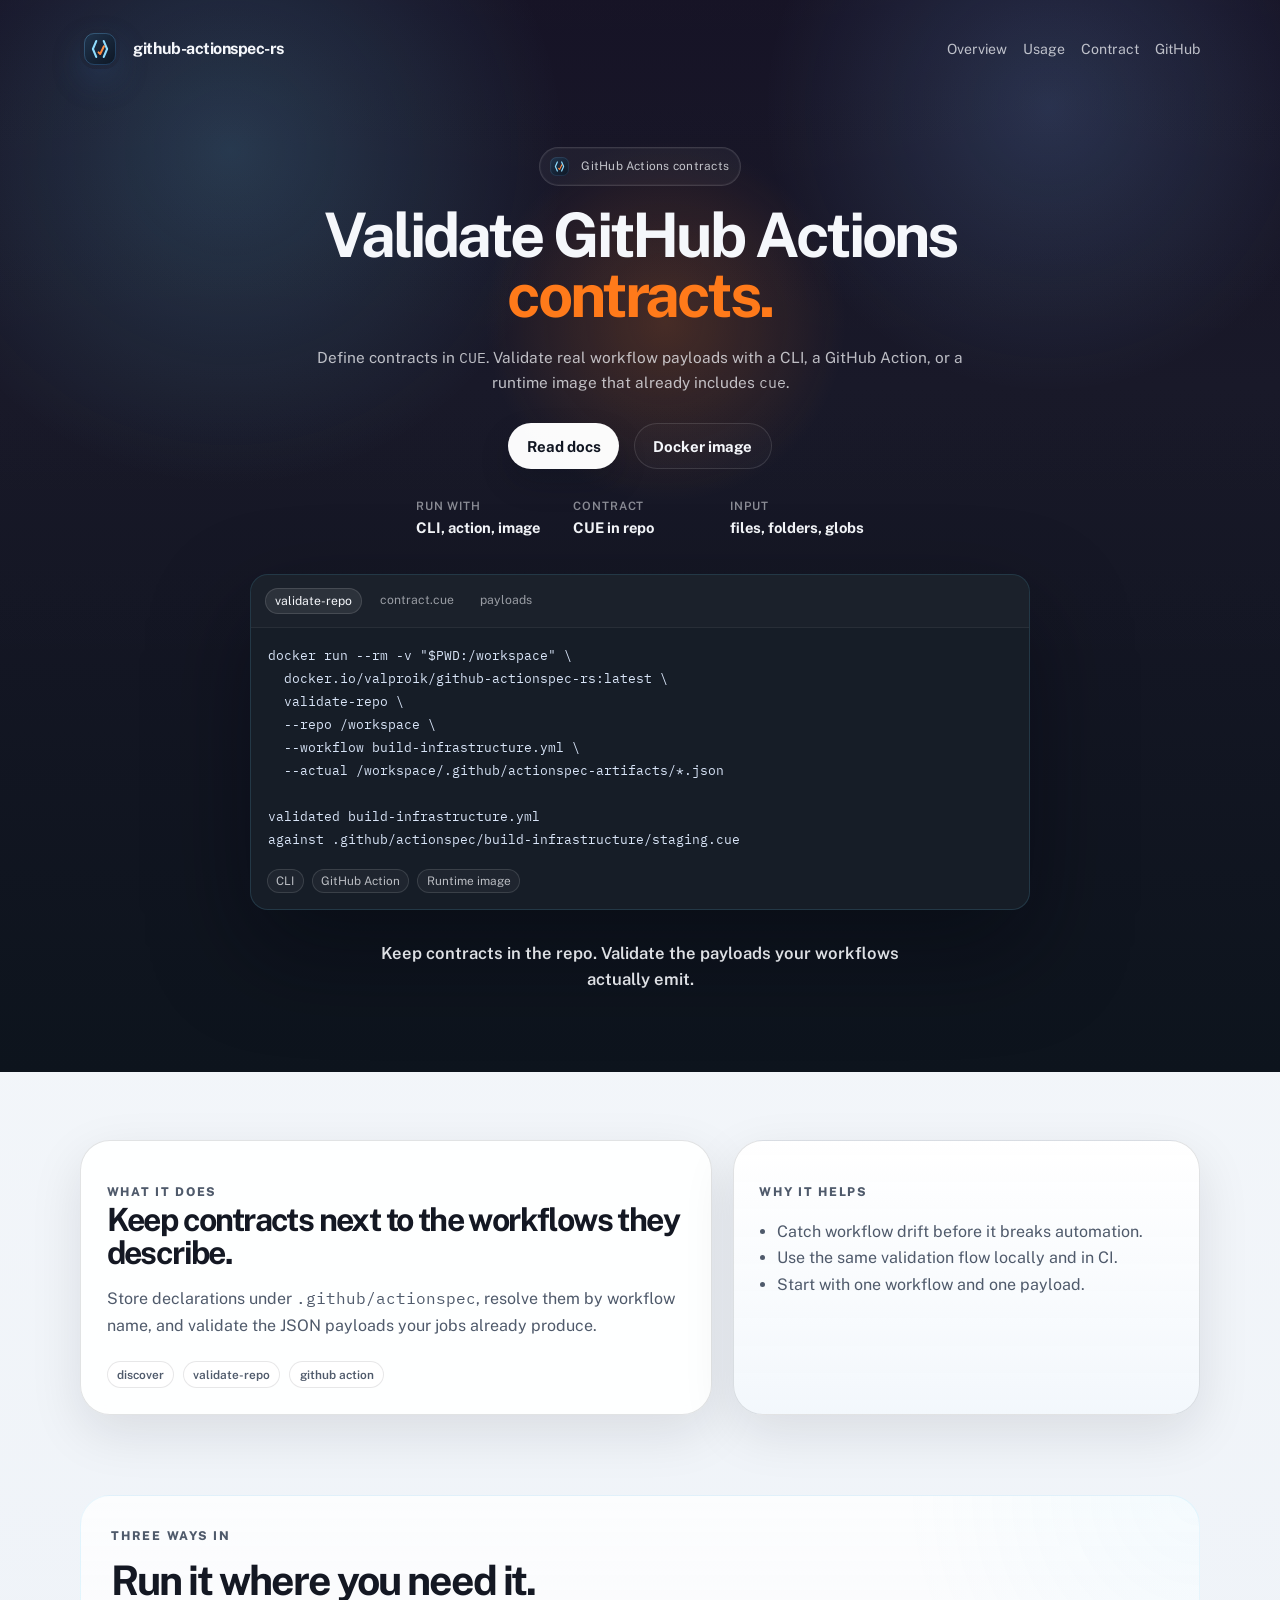
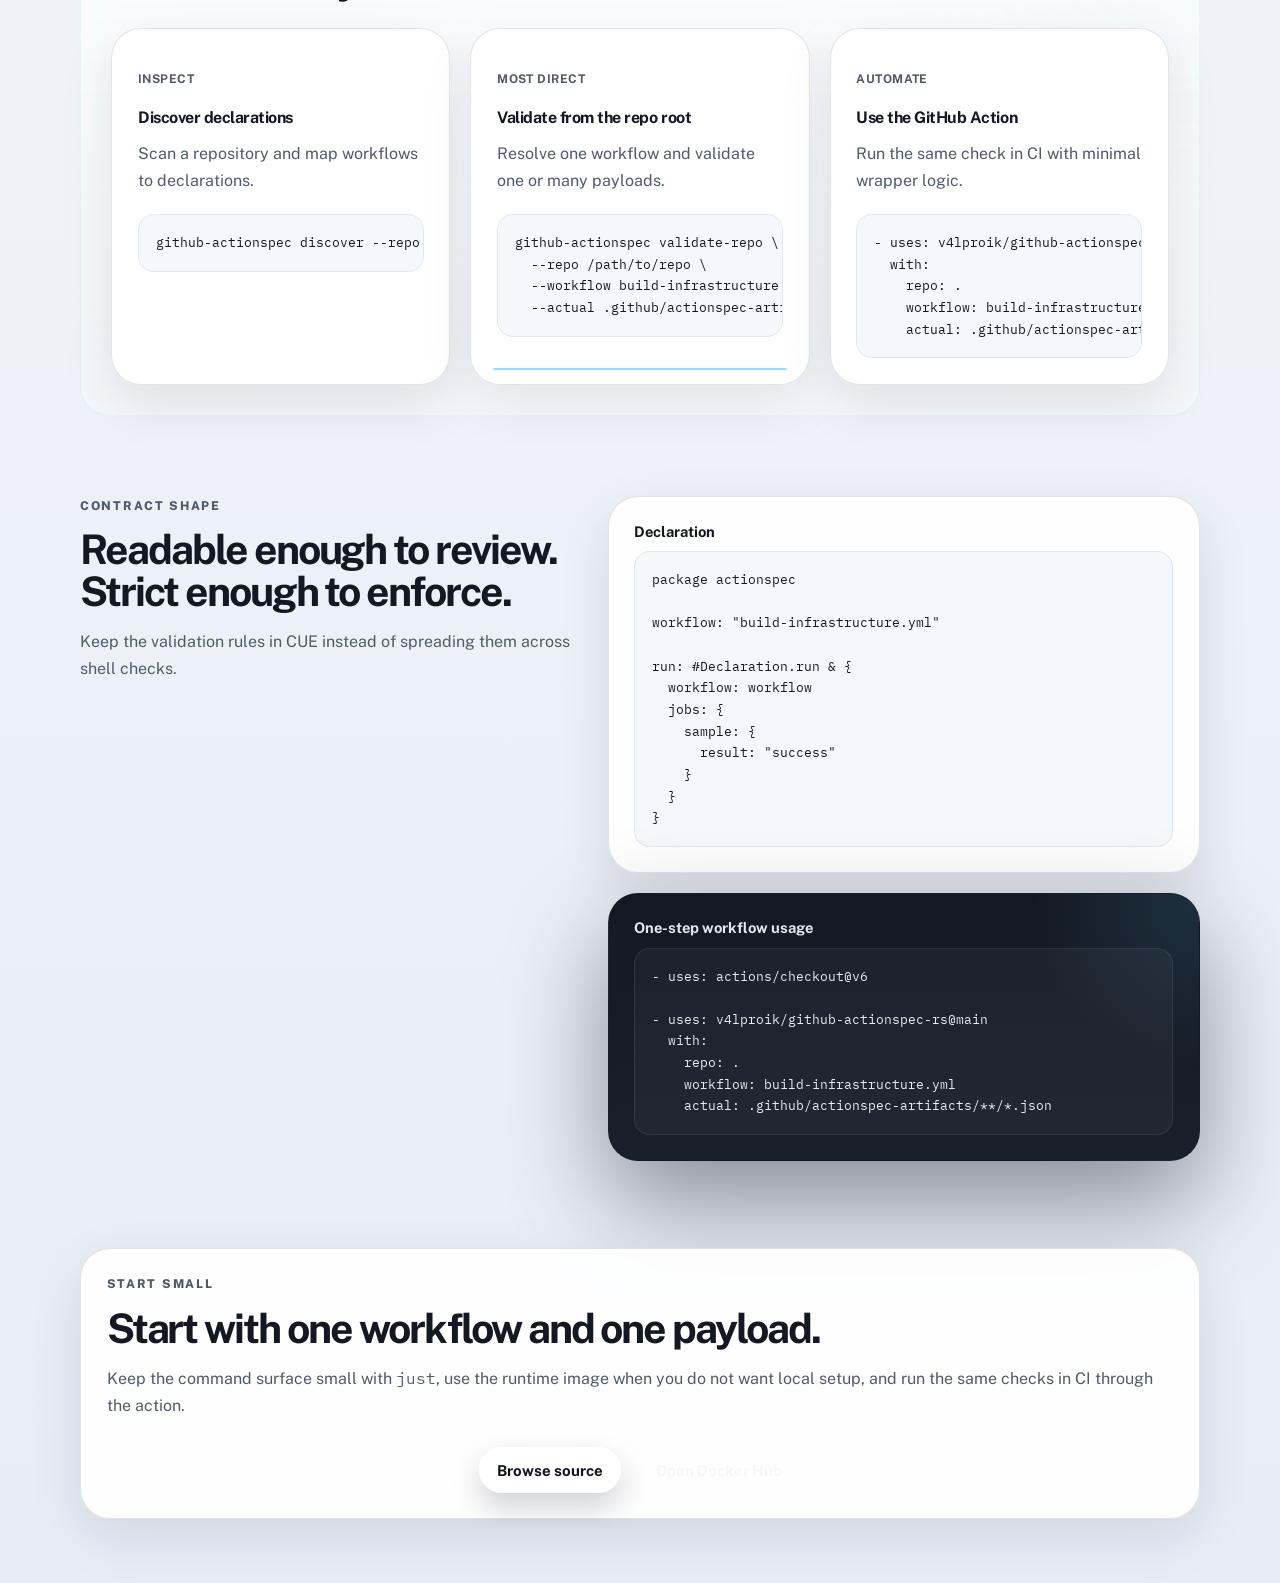
==== commit 6ecdb5fb: "feat(docs): refine landing page polish (#15)" ====
--- a/docs/index.html
+++ b/docs/index.html
@@ -47,50 +47,48 @@
               <div class="hero-copy hero-copy-centered">
                 <div class="product-chip">
                   <img class="product-chip-logo" src="logo-mark.svg" alt="" />
-                  <span>workflow contracts for GitHub Actions</span>
-                </div>
-                <p class="eyebrow">CUE-backed workflow contracts</p>
-                <h1>Contract-check your GitHub <span class="warm-accent">Actions.</span></h1>
+                  <span>GitHub Actions contracts</span>
+                </div>
+                <h1>Validate GitHub Actions <span class="warm-accent">contracts.</span></h1>
                 <p class="hero-text">
-                  <code>github-actionspec-rs</code> helps teams validate real workflow payloads
-                  against repository-owned CUE declarations through a Rust CLI, a GitHub Action,
-                  and a runtime image that already bundles <code>cue</code>.
+                  Define contracts in <code>CUE</code>. Validate real workflow payloads with a
+                  CLI, a GitHub Action, or a runtime image that already includes <code>cue</code>.
                 </p>
                 <div class="hero-actions">
                   <a
                     class="button button-primary"
                     href="https://github.com/v4lproik/github-actionspec-rs#readme"
                   >
-                    Read the README
+                    Read docs
                   </a>
                   <a
                     class="button button-secondary"
                     href="https://hub.docker.com/r/valproik/github-actionspec-rs"
                   >
-                    Pull runtime image
+                    Docker image
                   </a>
                 </div>
                 <dl class="hero-metrics">
                   <div>
-                    <dt>Interface</dt>
-                    <dd>CLI, Action, Runtime</dd>
+                    <dt>Run with</dt>
+                    <dd>CLI, action, image</dd>
                   </div>
                   <div>
-                    <dt>Contracts</dt>
-                    <dd>CUE in-repo</dd>
+                    <dt>Contract</dt>
+                    <dd>CUE in repo</dd>
                   </div>
                   <div>
-                    <dt>Inputs</dt>
-                    <dd>file, dir, glob</dd>
+                    <dt>Input</dt>
+                    <dd>files, folders, globs</dd>
                   </div>
                 </dl>
               </div>
 
               <div class="hero-code-window" aria-label="Product preview">
                 <div class="code-window-tabs">
-                  <span class="code-tab code-tab-active">validate-repo.sh</span>
-                  <span class="code-tab">staging.cue</span>
-                  <span class="code-tab">run payloads</span>
+                  <span class="code-tab code-tab-active">validate-repo</span>
+                  <span class="code-tab">contract.cue</span>
+                  <span class="code-tab">payloads</span>
                 </div>
                 <pre class="code-window-body"><code>docker run --rm -v "$PWD:/workspace" \
   docker.io/valproik/github-actionspec-rs:latest \
@@ -110,30 +108,8 @@
 
               <div class="hero-proof">
                 <p>
-                  Keep declarations in the repository, validate the payloads your workflows
-                  actually emit, and use the same contract surface locally and in CI.
+                  Keep contracts in the repo. Validate the payloads your workflows actually emit.
                 </p>
-              </div>
-
-              <div class="hero-stage" aria-label="Validation flow">
-                <div class="hero-stage-grid" aria-hidden="true"></div>
-                <div class="hero-stage-lane hero-stage-lane-left">
-                  <div class="stage-tile">declaration.cue</div>
-                  <div class="stage-tile">workflow name</div>
-                  <div class="stage-tile">schema</div>
-                </div>
-                <div class="hero-stage-lane hero-stage-lane-right">
-                  <div class="stage-tile">staging.json</div>
-                  <div class="stage-tile">production.json</div>
-                  <div class="stage-tile">artifact glob</div>
-                </div>
-                <div class="stage-focus">
-                  <p class="flow-label">Validation output</p>
-                  <pre><code>validate-repo
-workflow: build-infrastructure.yml
-contract: staging.cue
-result: pass</code></pre>
-                </div>
               </div>
             </section>
           </main>
@@ -144,11 +120,10 @@
         <section id="overview" class="section-grid">
           <article class="summary-card">
             <p class="summary-kicker">What it does</p>
-            <h2>Keep workflow contracts close to the automation they describe.</h2>
+            <h2>Keep contracts next to the workflows they describe.</h2>
             <p>
-              Declarations live under <code>.github/actionspec</code>, can be discovered by
-              workflow name, and can be validated against the same JSON payloads your workflows
-              actually produce.
+              Store declarations under <code>.github/actionspec</code>, resolve them by workflow
+              name, and validate the JSON payloads your jobs already produce.
             </p>
             <div class="summary-tags">
               <span>discover</span>
@@ -159,9 +134,9 @@
           <article class="summary-card summary-card-secondary">
             <p class="summary-kicker">Why it helps</p>
             <ul class="clean-list">
-              <li>Catch drift before a workflow change becomes operational breakage.</li>
-              <li>Run the same validation surface locally, in CI, and through the action.</li>
-              <li>Adopt incrementally with one workflow and one real payload first.</li>
+              <li>Catch workflow drift before it breaks automation.</li>
+              <li>Use the same validation flow locally and in CI.</li>
+              <li>Start with one workflow and one payload.</li>
             </ul>
           </article>
         </section>
@@ -169,19 +144,19 @@
         <section id="usage" class="content-section content-section-showcase">
           <div class="section-heading">
             <p class="eyebrow">Three ways in</p>
-            <h2>Use the interface that fits the way your team already works.</h2>
+            <h2>Run it where you need it.</h2>
           </div>
           <div class="feature-grid">
             <article class="card">
               <p class="card-kicker">Inspect</p>
               <h3>Discover declarations</h3>
-              <p>Scan a repository and map workflow files to contract declarations.</p>
+              <p>Scan a repository and map workflows to declarations.</p>
               <pre><code>github-actionspec discover --repo /path/to/repo</code></pre>
             </article>
             <article class="card card-featured">
               <p class="card-kicker">Most direct</p>
               <h3>Validate from the repo root</h3>
-              <p>Resolve the matching declaration for a workflow and validate one or many payloads.</p>
+              <p>Resolve one workflow and validate one or many payloads.</p>
               <pre><code>github-actionspec validate-repo \
   --repo /path/to/repo \
   --workflow build-infrastructure.yml \
@@ -190,7 +165,7 @@
             <article class="card">
               <p class="card-kicker">Automate</p>
               <h3>Use the GitHub Action</h3>
-              <p>Drop the same validation flow into CI with minimal wrapper logic.</p>
+              <p>Run the same check in CI with minimal wrapper logic.</p>
               <pre><code>- uses: v4lproik/github-actionspec-rs@main
   with:
     repo: .
@@ -203,10 +178,9 @@
         <section id="contract" class="content-section two-column">
           <div class="section-heading compact">
             <p class="eyebrow">Contract shape</p>
-            <h2>Readable enough to inspect, structured enough to enforce.</h2>
+            <h2>Readable enough to review. Strict enough to enforce.</h2>
             <p>
-              The declaration layer stays close to the workflow domain instead of hiding validation
-              rules behind shell conditionals.
+              Keep the validation rules in CUE instead of spreading them across shell checks.
             </p>
           </div>
 
@@ -241,11 +215,10 @@
 
         <section class="cta-panel">
           <p class="eyebrow">Start small</p>
-          <h2>Validate one workflow against one real payload, then expand from there.</h2>
+          <h2>Start with one workflow and one payload.</h2>
           <p>
-            The command surface stays compact through <code>just</code>, the runtime image removes
-            local dependency friction, and the action lets teams keep the same contract checks in
-            CI.
+            Keep the command surface small with <code>just</code>, use the runtime image when you
+            do not want local setup, and run the same checks in CI through the action.
           </p>
           <div class="hero-actions">
             <a class="button button-primary" href="https://github.com/v4lproik/github-actionspec-rs">
--- a/docs/styles.css
+++ b/docs/styles.css
@@ -76,13 +76,13 @@
 
 .hero-shell .page-shell {
   position: relative;
-  padding: 1rem 0 4.5rem;
+  padding: 1rem 0 5rem;
 }
 
 .page-shell-body {
   position: relative;
   z-index: 2;
-  margin-top: -1.4rem;
+  margin-top: 4.2rem;
   padding-bottom: 4rem;
 }
 
@@ -100,7 +100,7 @@
 .brand {
   display: inline-flex;
   align-items: center;
-  gap: 0.72rem;
+  gap: 0.84rem;
   font-weight: 700;
   letter-spacing: -0.03em;
 }
@@ -108,11 +108,11 @@
 .brand-mark {
   display: inline-grid;
   place-items: center;
-  width: 2rem;
-  height: 2rem;
-  border-radius: 0.8rem;
+  width: 2.5rem;
+  height: 2.5rem;
+  border-radius: 0.95rem;
   overflow: hidden;
-  box-shadow: 0 10px 24px rgba(255, 122, 26, 0.22);
+  box-shadow: 0 14px 30px rgba(48, 95, 145, 0.22);
 }
 
 .brand-logo {
@@ -122,7 +122,7 @@
 }
 
 .brand-text {
-  font-size: 0.92rem;
+  font-size: 1rem;
 }
 
 .site-nav {
@@ -141,7 +141,7 @@
 .hero {
   display: grid;
   justify-items: center;
-  margin-top: 2rem;
+  margin-top: 2.65rem;
 }
 
 .hero-copy {
@@ -150,35 +150,32 @@
 }
 
 .hero-copy-centered {
-  padding-top: 1.1rem;
+  padding-top: 1.45rem;
 }
 
 .product-chip {
   display: inline-flex;
   align-items: center;
   gap: 0.65rem;
-  margin-bottom: 1rem;
+  margin-bottom: 1.2rem;
   padding: 0.42rem 0.7rem 0.42rem 0.5rem;
-  border: 1px solid rgba(255, 122, 26, 0.34);
+  border: 1px solid rgba(255, 255, 255, 0.12);
   border-radius: 999px;
-  background: linear-gradient(180deg, rgba(255, 122, 26, 0.18), rgba(255, 255, 255, 0.04));
-  color: rgba(245, 247, 251, 0.82);
+  background: rgba(255, 255, 255, 0.04);
+  color: rgba(245, 247, 251, 0.76);
   font-size: 0.74rem;
   letter-spacing: 0.02em;
-  box-shadow:
-    inset 0 0 0 1px rgba(255, 122, 26, 0.12),
-    0 12px 28px rgba(255, 122, 26, 0.12);
+  box-shadow: inset 0 0 0 1px rgba(255, 255, 255, 0.04);
 }
 
 .product-chip-logo {
   display: block;
-  width: 1.25rem;
-  height: 1.25rem;
+  width: 1.45rem;
+  height: 1.45rem;
 }
 
 .eyebrow,
-.summary-kicker,
-.flow-label {
+.summary-kicker {
   margin: 0 0 0.8rem;
   font-size: 0.76rem;
   font-weight: 800;
@@ -186,8 +183,7 @@
   text-transform: uppercase;
 }
 
-.eyebrow,
-.flow-label {
+.eyebrow {
   color: var(--accent);
 }
 
@@ -210,12 +206,11 @@
 
 .warm-accent {
   color: var(--accent-warm);
-  text-shadow: 0 0 24px rgba(255, 122, 26, 0.26);
 }
 
 .hero-text {
   max-width: 42rem;
-  margin: 1rem auto 0;
+  margin: 1.2rem auto 0;
   color: rgba(245, 247, 251, 0.74);
   font-size: 0.96rem;
   line-height: 1.68;
@@ -225,8 +220,8 @@
   display: flex;
   flex-wrap: wrap;
   justify-content: center;
-  gap: 0.8rem;
-  margin-top: 1.4rem;
+  gap: 0.95rem;
+  margin-top: 1.7rem;
 }
 
 .button {
@@ -251,24 +246,22 @@
 }
 
 .button-primary {
-  background: linear-gradient(180deg, rgba(255, 255, 255, 0.98), rgba(255, 240, 229, 0.96));
+  background: rgba(255, 255, 255, 0.98);
   color: #101521;
-  box-shadow:
-    0 16px 32px rgba(255, 122, 26, 0.24),
-    0 2px 0 rgba(255, 255, 255, 0.2) inset;
+  box-shadow: 0 14px 30px rgba(8, 13, 22, 0.18);
 }
 
 .button-secondary {
-  border: 1px solid rgba(255, 255, 255, 0.14);
-  background: rgba(255, 255, 255, 0.03);
+  border: 1px solid rgba(255, 255, 255, 0.12);
+  background: rgba(255, 255, 255, 0.02);
   color: var(--ink-inverse);
 }
 
 .hero-metrics {
   display: inline-grid;
   grid-template-columns: repeat(3, minmax(0, 1fr));
-  gap: 1.15rem;
-  margin: 1.5rem auto 0;
+  gap: 1.45rem;
+  margin: 1.9rem auto 0;
 }
 
 .hero-metrics div {
@@ -292,7 +285,7 @@
 
 .hero-code-window {
   width: min(100%, 780px);
-  margin-top: 1.8rem;
+  margin-top: 2.35rem;
   border: 1px solid rgba(111, 215, 255, 0.14);
   border-radius: 18px;
   overflow: hidden;
@@ -317,11 +310,9 @@
 }
 
 .code-tab-active {
-  background:
-    linear-gradient(180deg, rgba(255, 122, 26, 0.34), rgba(255, 255, 255, 0.05)),
-    rgba(255, 255, 255, 0.08);
+  background: rgba(255, 255, 255, 0.08);
   color: var(--ink-inverse);
-  border: 1px solid rgba(255, 122, 26, 0.4);
+  border: 1px solid rgba(255, 255, 255, 0.12);
 }
 
 .code-window-body {
@@ -342,120 +333,25 @@
 
 .status-pill {
   padding: 0.26rem 0.52rem;
-  border: 1px solid rgba(255, 122, 26, 0.42);
+  border: 1px solid rgba(255, 255, 255, 0.12);
   border-radius: 999px;
-  color: rgba(255, 229, 214, 0.94);
+  color: rgba(245, 247, 251, 0.72);
   font-size: 0.74rem;
-  background: rgba(255, 122, 26, 0.18);
+  background: rgba(255, 255, 255, 0.04);
 }
 
 .hero-proof {
-  max-width: 44rem;
-  margin-top: 1.3rem;
+  max-width: 36rem;
+  margin-top: 1.9rem;
   text-align: center;
 }
 
 .hero-proof p {
   margin: 0;
   color: rgba(245, 247, 251, 0.9);
-  font-size: 1.36rem;
-  line-height: 1.38;
-  font-weight: 700;
-}
-
-.hero-stage {
-  position: relative;
-  width: min(100%, 980px);
-  height: 360px;
-  margin-top: 1.4rem;
-  display: grid;
-  grid-template-columns: 168px minmax(0, 1fr) 168px;
-  align-items: start;
-  gap: 1.4rem;
-  padding-top: 1.45rem;
-}
-
-.hero-stage-grid {
-  position: absolute;
-  inset: 0;
-  border-top: 1px solid rgba(111, 215, 255, 0.28);
-  background-image:
-    linear-gradient(rgba(111, 215, 255, 0.22) 1px, transparent 1px),
-    linear-gradient(90deg, rgba(111, 215, 255, 0.22) 1px, transparent 1px);
-  background-size: 80px 52px;
-  transform: perspective(900px) rotateX(72deg);
-  transform-origin: top center;
-  opacity: 0.65;
-}
-
-.hero-stage-lane {
-  display: grid;
-  gap: 1rem;
-  position: relative;
-  z-index: 2;
-}
-
-.hero-stage-lane-left {
-  justify-self: start;
-  padding-top: 0.4rem;
-}
-
-.hero-stage-lane-right {
-  justify-self: end;
-  padding-top: 0.4rem;
-}
-
-.stage-tile,
-.stage-focus {
-  border: 1px solid rgba(255, 255, 255, 0.08);
-  border-radius: 18px;
-  background: rgba(22, 29, 39, 0.88);
-  box-shadow: 0 16px 30px rgba(1, 4, 11, 0.3);
-}
-
-.stage-tile {
-  min-width: 130px;
-  padding: 0.8rem 0.95rem;
-  color: rgba(245, 247, 251, 0.82);
-  font-size: 0.8rem;
-  text-align: center;
-}
-
-.hero-stage-lane-left .stage-tile:nth-child(2),
-.hero-stage-lane-right .stage-tile:nth-child(2) {
-  border-color: rgba(255, 122, 26, 0.42);
-  background: linear-gradient(180deg, rgba(255, 122, 26, 0.22), rgba(22, 29, 39, 0.9));
-  box-shadow: 0 14px 30px rgba(255, 122, 26, 0.18);
-}
-
-.stage-focus {
-  position: relative;
-  z-index: 3;
-  grid-column: 2;
-  justify-self: center;
-  align-self: end;
-  margin-top: 3rem;
-  width: min(100%, 260px);
-  padding: 1rem;
-  border-color: rgba(255, 122, 26, 0.42);
-  background:
-    linear-gradient(180deg, rgba(111, 215, 255, 0.14), rgba(255, 122, 26, 0.2)),
-    rgba(22, 29, 39, 0.94);
-  box-shadow:
-    0 18px 36px rgba(1, 4, 11, 0.34),
-    0 0 24px rgba(111, 215, 255, 0.2),
-    0 0 34px rgba(255, 122, 26, 0.22);
-}
-
-.stage-focus pre {
-  margin: 0;
-  padding: 0.9rem;
-  border: 1px solid rgba(255, 255, 255, 0.06);
-  border-radius: var(--radius-md);
-  background: rgba(0, 0, 0, 0.16);
-  color: var(--ink-inverse);
-  font-size: 0.8rem;
-  line-height: 1.62;
+  font-size: 1.04rem;
+  line-height: 1.55;
+  font-weight: 600;
 }
 
 .summary-card,
@@ -471,15 +367,15 @@
 
 .section-grid {
   display: grid;
-  grid-template-columns: minmax(0, 1.2fr) minmax(280px, 0.8fr);
-  gap: 1rem;
+  grid-template-columns: minmax(0, 1.15fr) minmax(280px, 0.85fr);
+  gap: 1.3rem;
 }
 
 .summary-card,
 .card,
 .code-card,
 .cta-panel {
-  padding: 1.35rem;
+  padding: 1.6rem;
 }
 
 .summary-kicker {
@@ -501,7 +397,7 @@
 }
 
 .summary-card p {
-  margin: 0.85rem 0 0;
+  margin: 1rem 0 0;
 }
 
 .summary-card-secondary {
@@ -514,35 +410,35 @@
   display: flex;
   flex-wrap: wrap;
   gap: 0.55rem;
-  margin-top: 1.1rem;
+  margin-top: 1.35rem;
 }
 
 .summary-tags span {
   padding: 0.34rem 0.58rem;
-  border: 1px solid rgba(31, 93, 131, 0.12);
+  border: 1px solid rgba(20, 24, 35, 0.1);
   border-radius: 999px;
-  background: rgba(111, 215, 255, 0.08);
-  color: #285d70;
+  background: rgba(255, 255, 255, 0.72);
+  color: #4f5a6b;
   font-size: 0.74rem;
-  font-weight: 700;
+  font-weight: 600;
 }
 
 .clean-list {
-  margin: 0.9rem 0 0;
+  margin: 1rem 0 0;
   padding-left: 1.1rem;
 }
 
 .content-section {
-  margin-top: 4.4rem;
+  margin-top: 5rem;
 }
 
 .content-section-showcase {
-  padding: 1.8rem;
-  border: 1px solid rgba(55, 184, 242, 0.12);
+  padding: 1.9rem;
+  border: 1px solid rgba(55, 184, 242, 0.1);
   border-radius: var(--radius-xl);
   background:
-    radial-gradient(circle at top right, rgba(111, 215, 255, 0.08), transparent 24%),
-    linear-gradient(180deg, rgba(255, 255, 255, 0.74), rgba(244, 247, 251, 0.92));
+    radial-gradient(circle at top right, rgba(111, 215, 255, 0.06), transparent 24%),
+    linear-gradient(180deg, rgba(255, 255, 255, 0.8), rgba(244, 247, 251, 0.94));
 }
 
 .section-heading {
@@ -565,18 +461,18 @@
 
 .feature-grid {
   display: grid;
-  grid-template-columns: minmax(0, 0.92fr) minmax(0, 1.16fr) minmax(0, 0.92fr);
-  gap: 1rem;
-  margin-top: 1.45rem;
+  grid-template-columns: repeat(3, minmax(0, 1fr));
+  gap: 1.25rem;
+  margin-top: 1.7rem;
   align-items: stretch;
 }
 
 .card-kicker {
   margin: 0 0 0.72rem;
-  color: #2a6479;
-  font-size: 0.73rem;
-  font-weight: 800;
-  letter-spacing: 0.12em;
+  color: #5c697b;
+  font-size: 0.75rem;
+  font-weight: 700;
+  letter-spacing: 0.04em;
   text-transform: uppercase;
 }
 
@@ -587,34 +483,32 @@
 }
 
 .card p {
-  margin: 0.72rem 0 1rem;
+  margin: 0.88rem 0 1.2rem;
 }
 
 .card-featured {
   position: relative;
-  background:
-    linear-gradient(180deg, rgba(111, 215, 255, 0.12), rgba(255, 122, 26, 0.08)),
-    rgba(255, 255, 255, 0.94);
-  border-color: rgba(55, 184, 242, 0.18);
+  background: rgba(255, 255, 255, 0.96);
+  border-color: rgba(20, 24, 35, 0.12);
   box-shadow:
-    0 18px 52px rgba(16, 23, 34, 0.1),
-    0 0 0 1px rgba(255, 122, 26, 0.06) inset;
+    0 18px 52px rgba(16, 23, 34, 0.08),
+    0 0 0 1px rgba(255, 255, 255, 0.35) inset;
 }
 
 .card-featured::after {
   content: "";
   position: absolute;
   inset: auto 1.35rem 0.85rem;
-  height: 3px;
+  height: 2px;
   border-radius: 999px;
-  background: linear-gradient(90deg, var(--accent-strong), var(--accent-warm));
-  opacity: 0.92;
+  background: rgba(55, 184, 242, 0.5);
+  opacity: 1;
 }
 
 .card pre,
 .code-card pre {
   margin: 0;
-  padding: 0.95rem;
+  padding: 1.05rem;
   overflow-x: auto;
   border: 1px solid rgba(20, 24, 35, 0.08);
   border-radius: var(--radius-md);
@@ -627,13 +521,13 @@
 .two-column {
   display: grid;
   grid-template-columns: minmax(0, 0.92fr) minmax(0, 1.08fr);
-  gap: 1.2rem;
+  gap: 1.45rem;
   align-items: start;
 }
 
 .code-stack {
   display: grid;
-  gap: 1rem;
+  gap: 1.2rem;
 }
 
 .code-title {
@@ -663,7 +557,7 @@
 }
 
 .cta-panel {
-  margin-top: 4.6rem;
+  margin-top: 5.4rem;
 }
 
 @media (max-width: 1080px) {
@@ -673,15 +567,6 @@
     grid-template-columns: 1fr;
   }
 
-  .hero-stage {
-    height: 320px;
-    grid-template-columns: 1fr 1fr 1fr;
-  }
-
-  .hero-stage-lane-left,
-  .hero-stage-lane-right {
-    padding-top: 0.8rem;
-  }
 }
 
 @media (max-width: 720px) {
@@ -690,12 +575,12 @@
   }
 
   .hero-shell .page-shell {
-    padding: 0.9rem 0 3.6rem;
+    padding: 0.9rem 0 4.4rem;
   }
 
   .page-shell-body {
     padding-bottom: 2.5rem;
-    margin-top: -0.8rem;
+    margin-top: 2.4rem;
   }
 
   .site-header {
@@ -717,48 +602,23 @@
 
   .hero-metrics {
     grid-template-columns: 1fr;
+    gap: 1rem;
   }
 
   .hero-proof p {
-    font-size: 1.04rem;
-  }
-
-  .hero-stage {
-    height: 280px;
-    grid-template-columns: 1fr 1.1fr 1fr;
-  }
-
-  .hero-stage-lane {
-    gap: 0.75rem;
-  }
-
-  .hero-stage-lane-left,
-  .hero-stage-lane-right {
-    padding-top: 0.9rem;
-  }
-
-  .stage-tile {
-    min-width: 102px;
-    padding: 0.65rem 0.75rem;
-    font-size: 0.72rem;
-  }
-
-  .stage-focus {
-    margin-top: 2.4rem;
-    width: 100%;
+    font-size: 0.96rem;
   }
 
   .summary-card,
   .card,
   .code-card,
   .cta-panel {
-    padding: 1.2rem;
+    padding: 1.3rem;
   }
 
   .code-window-body,
   .card pre,
-  .code-card pre,
-  .stage-focus pre {
+  .code-card pre {
     font-size: 0.76rem;
   }
 }
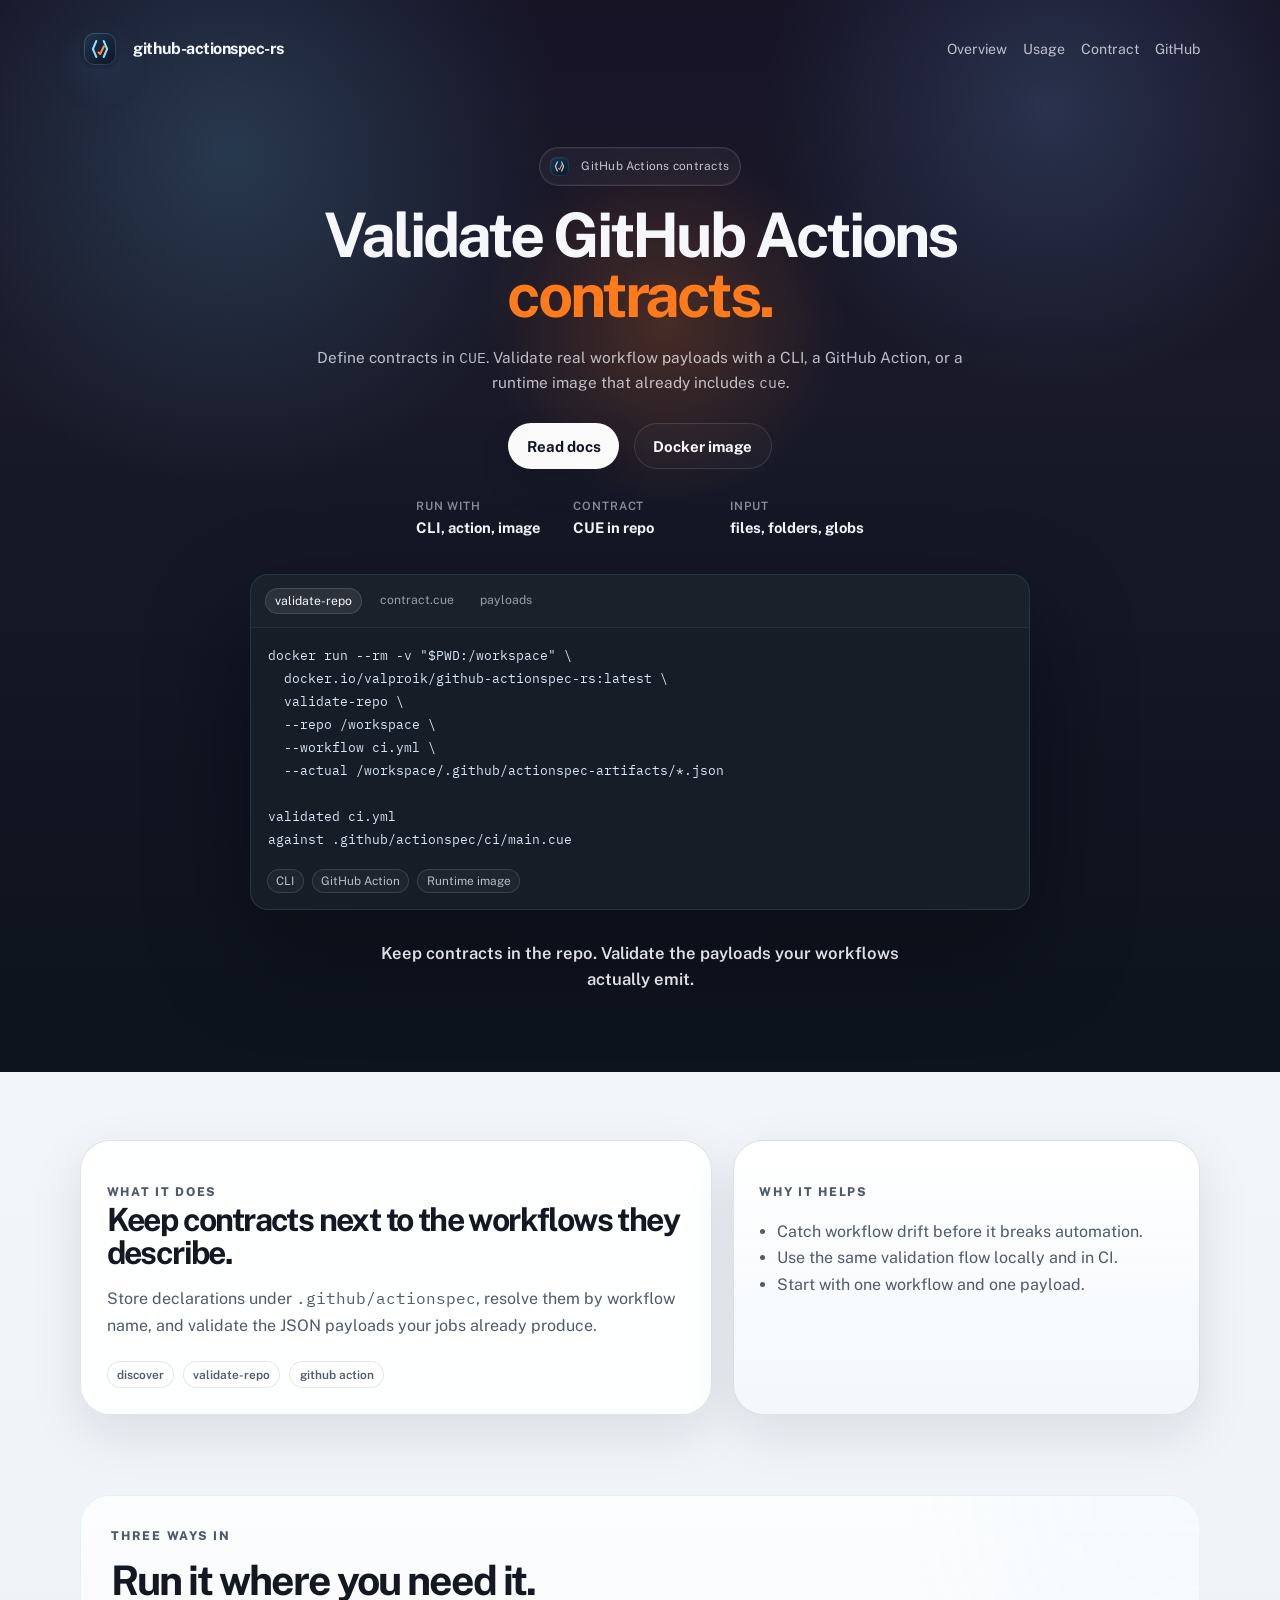
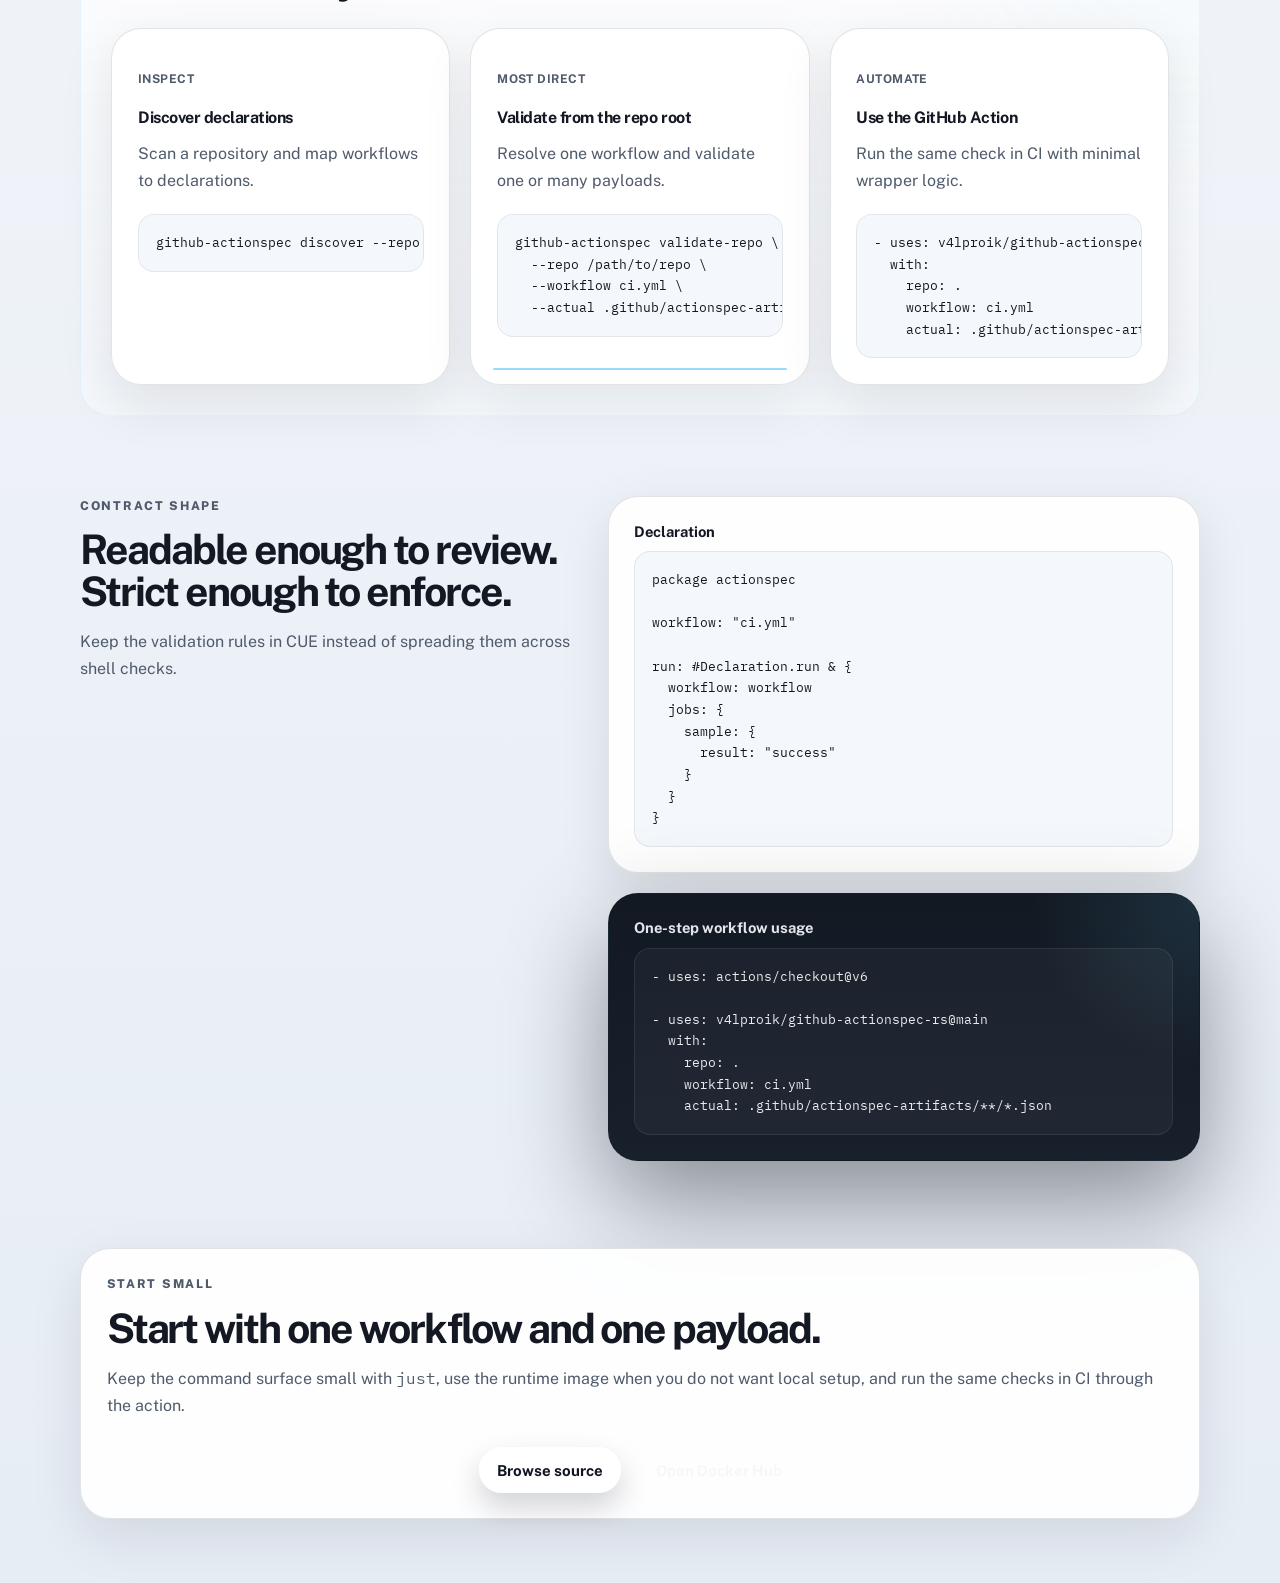
==== commit 5448ce46: "chore(repo): sanitize history" ====
--- a/docs/index.html
+++ b/docs/index.html
@@ -94,11 +94,11 @@
   docker.io/valproik/github-actionspec-rs:latest \
   validate-repo \
   --repo /workspace \
-  --workflow build-infrastructure.yml \
+  --workflow ci.yml \
   --actual /workspace/.github/actionspec-artifacts/*.json
 
-validated build-infrastructure.yml
-against .github/actionspec/build-infrastructure/staging.cue</code></pre>
+validated ci.yml
+against .github/actionspec/ci/main.cue</code></pre>
                 <div class="code-window-footer">
                   <span class="status-pill">CLI</span>
                   <span class="status-pill">GitHub Action</span>
@@ -159,7 +159,7 @@
               <p>Resolve one workflow and validate one or many payloads.</p>
               <pre><code>github-actionspec validate-repo \
   --repo /path/to/repo \
-  --workflow build-infrastructure.yml \
+  --workflow ci.yml \
   --actual .github/actionspec-artifacts/**/*.json</code></pre>
             </article>
             <article class="card">
@@ -169,7 +169,7 @@
               <pre><code>- uses: v4lproik/github-actionspec-rs@main
   with:
     repo: .
-    workflow: build-infrastructure.yml
+    workflow: ci.yml
     actual: .github/actionspec-artifacts/**/*.json</code></pre>
             </article>
           </div>
@@ -189,7 +189,7 @@
               <p class="code-title">Declaration</p>
               <pre><code>package actionspec
 
-workflow: "build-infrastructure.yml"
+workflow: "ci.yml"
 
 run: #Declaration.run & {
   workflow: workflow
@@ -207,7 +207,7 @@
 - uses: v4lproik/github-actionspec-rs@main
   with:
     repo: .
-    workflow: build-infrastructure.yml
+    workflow: ci.yml
     actual: .github/actionspec-artifacts/**/*.json</code></pre>
             </article>
           </div>
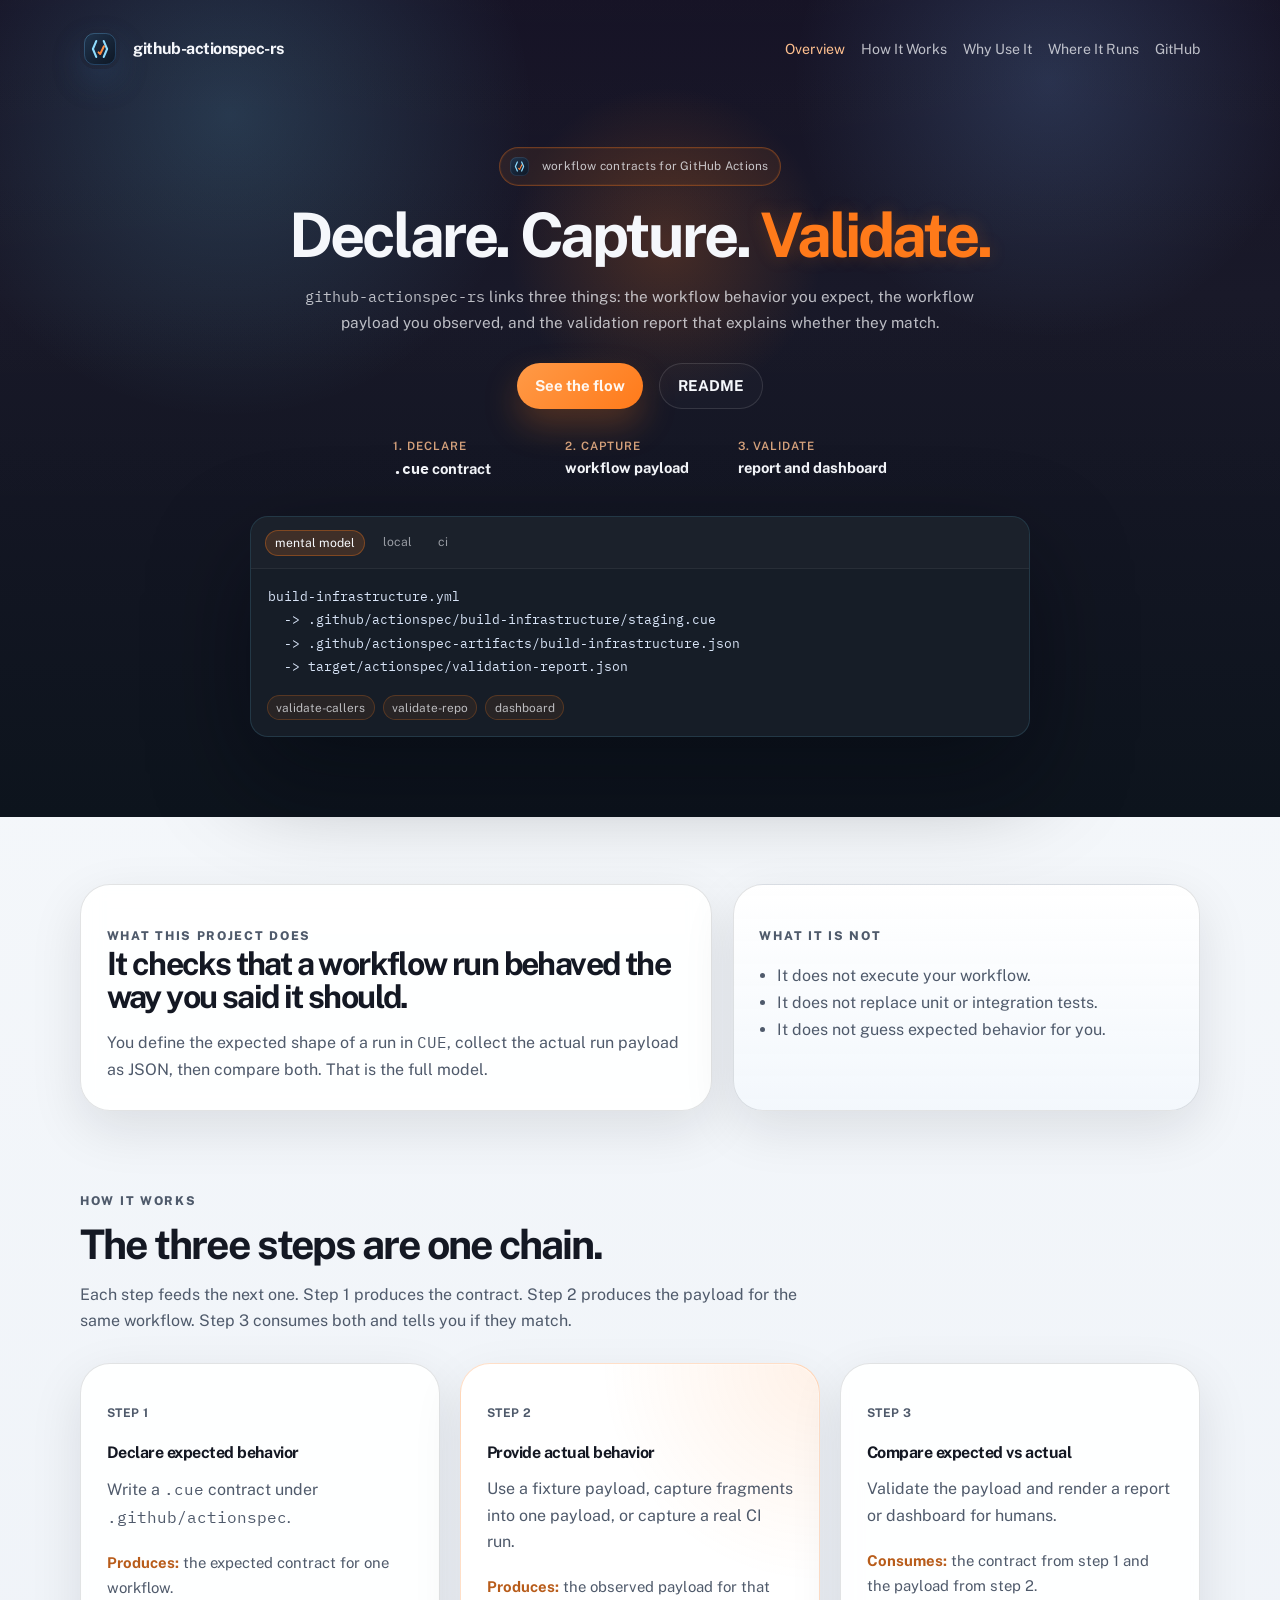
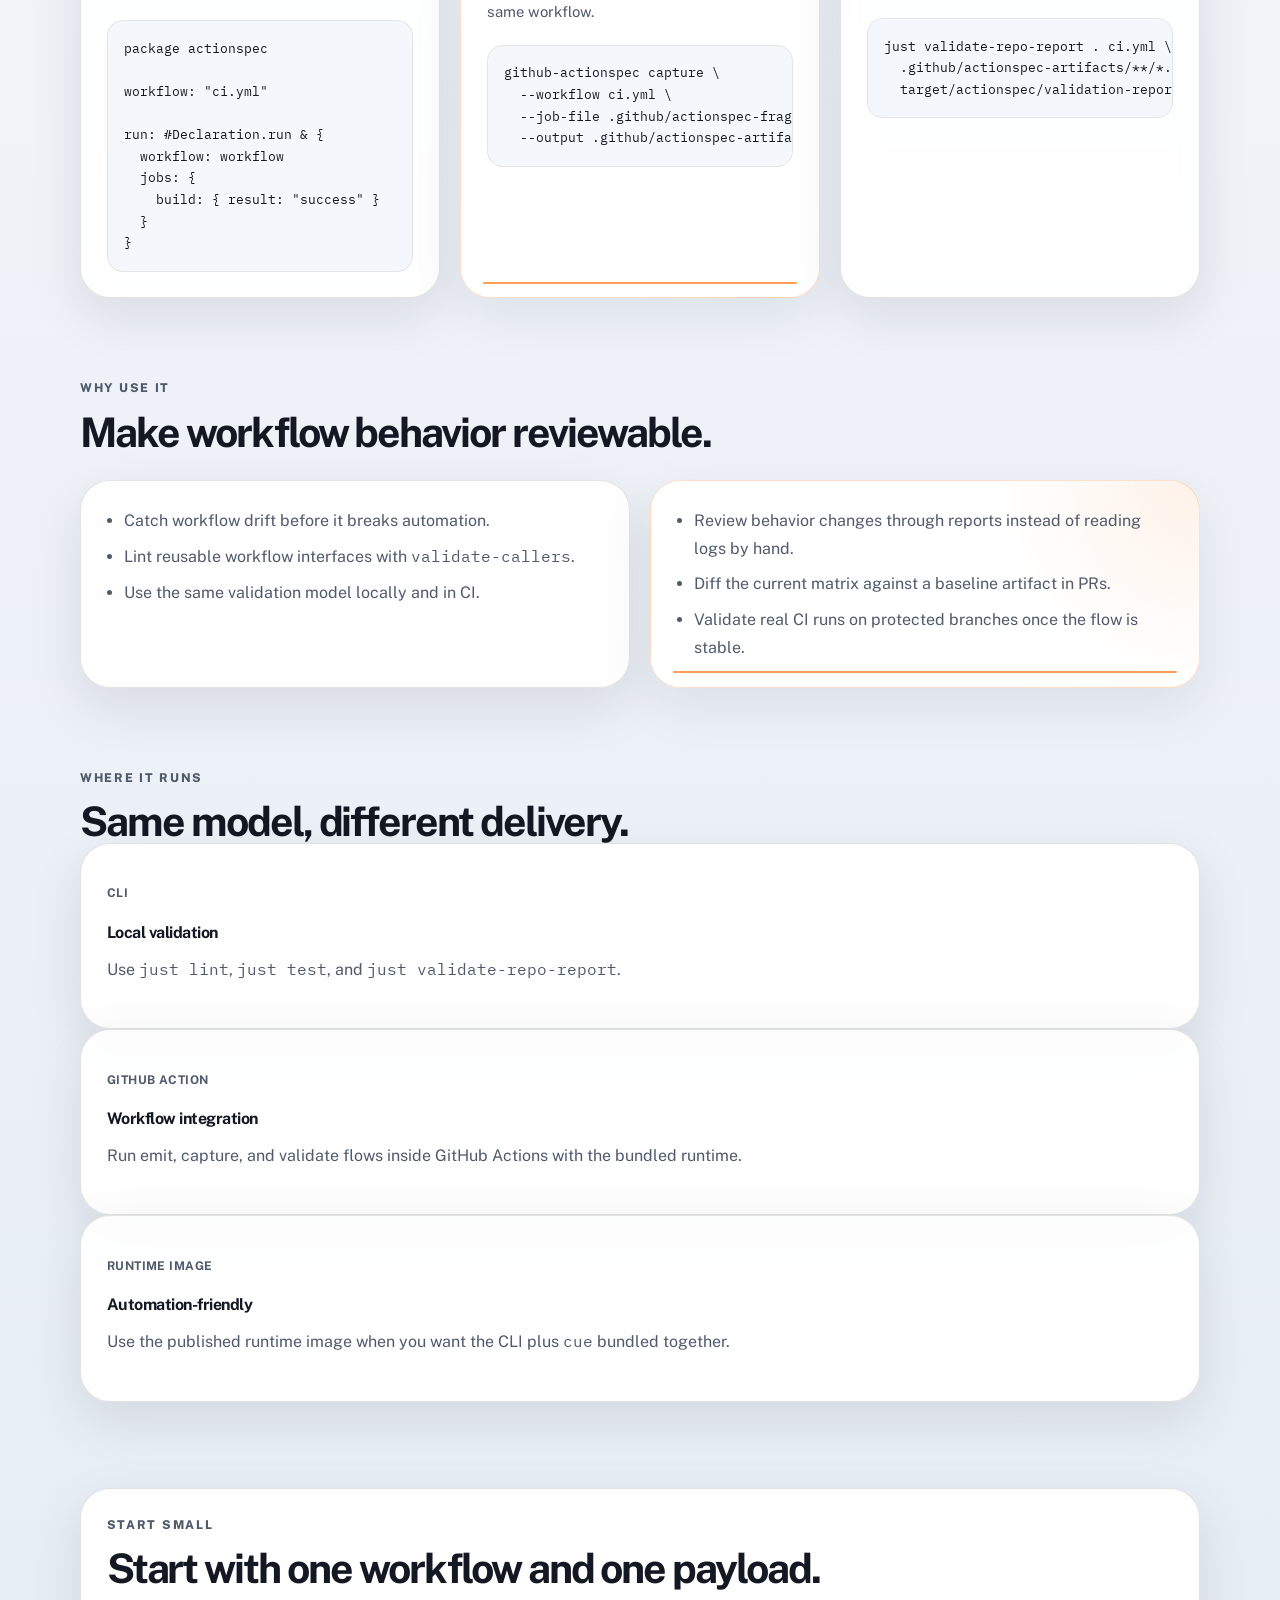
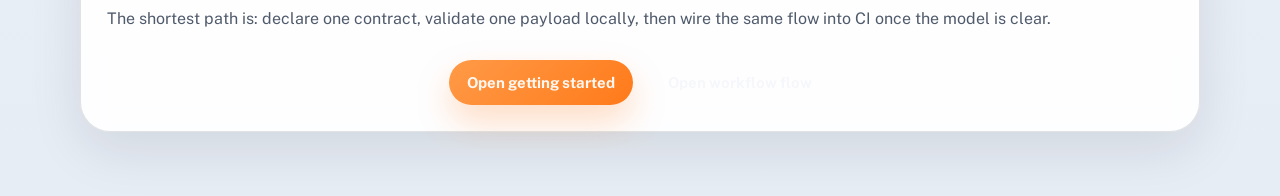
==== commit cb22ce6d: "feat(validation): add reusable secret checks and report dashboard flow" ====
--- a/docs/index.html
+++ b/docs/index.html
@@ -6,12 +6,12 @@
     <title>github-actionspec-rs</title>
     <meta
       name="description"
-      content="Validate GitHub Actions workflow contracts expressed in CUE with a fast Rust CLI, a reusable GitHub Action, and a runtime image that bundles cue."
+      content="Validate GitHub Actions workflow behavior against CUE contracts with a Rust CLI, a GitHub Action, and runtime-backed CI artifacts."
     />
     <meta property="og:title" content="github-actionspec-rs" />
     <meta
       property="og:description"
-      content="Treat GitHub Actions workflows like contracts. Discover declarations, validate payloads, and ship safer automation."
+      content="Expected behavior in CUE, actual workflow payloads in JSON, validation reports and dashboards in CI."
     />
     <meta property="og:type" content="website" />
     <meta property="og:url" content="https://v4lproik.github.io/github-actionspec-rs/" />
@@ -28,165 +28,114 @@
       <section class="hero-shell">
         <div class="page-shell">
           <header class="site-header">
-            <a class="brand" href="#top" aria-label="github-actionspec-rs home">
+            <a class="brand" href="index.html" aria-label="github-actionspec-rs home">
               <span class="brand-mark">
                 <img class="brand-logo" src="logo-mark.svg" alt="" />
               </span>
               <span class="brand-text">github-actionspec-rs</span>
             </a>
             <nav class="site-nav" aria-label="Primary">
-              <a href="#overview">Overview</a>
-              <a href="#usage">Usage</a>
-              <a href="#contract">Contract</a>
+              <a class="site-nav-active" href="#overview">Overview</a>
+              <a href="#how">How It Works</a>
+              <a href="#why">Why Use It</a>
+              <a href="#where">Where It Runs</a>
               <a href="https://github.com/v4lproik/github-actionspec-rs">GitHub</a>
             </nav>
           </header>
 
-          <main id="top">
-            <section class="hero">
-              <div class="hero-copy hero-copy-centered">
-                <div class="product-chip">
-                  <img class="product-chip-logo" src="logo-mark.svg" alt="" />
-                  <span>GitHub Actions contracts</span>
+          <main class="hero" id="overview">
+            <div class="hero-copy hero-copy-centered">
+              <div class="product-chip">
+                <img class="product-chip-logo" src="logo-mark.svg" alt="" />
+                <span>workflow contracts for GitHub Actions</span>
+              </div>
+              <h1>Declare. Capture. <span class="warm-accent">Validate.</span></h1>
+              <p class="hero-text">
+                <code>github-actionspec-rs</code> links three things: the workflow behavior you
+                expect, the workflow payload you observed, and the validation report that explains
+                whether they match.
+              </p>
+              <div class="hero-actions">
+                <a class="button button-primary" href="#how">See the flow</a>
+                <a
+                  class="button button-secondary"
+                  href="https://github.com/v4lproik/github-actionspec-rs#readme"
+                >
+                  README
+                </a>
+              </div>
+              <dl class="hero-metrics">
+                <div>
+                  <dt>1. Declare</dt>
+                  <dd><code>.cue</code> contract</dd>
                 </div>
-                <h1>Validate GitHub Actions <span class="warm-accent">contracts.</span></h1>
-                <p class="hero-text">
-                  Define contracts in <code>CUE</code>. Validate real workflow payloads with a
-                  CLI, a GitHub Action, or a runtime image that already includes <code>cue</code>.
-                </p>
-                <div class="hero-actions">
-                  <a
-                    class="button button-primary"
-                    href="https://github.com/v4lproik/github-actionspec-rs#readme"
-                  >
-                    Read docs
-                  </a>
-                  <a
-                    class="button button-secondary"
-                    href="https://hub.docker.com/r/valproik/github-actionspec-rs"
-                  >
-                    Docker image
-                  </a>
+                <div>
+                  <dt>2. Capture</dt>
+                  <dd>workflow payload</dd>
                 </div>
-                <dl class="hero-metrics">
-                  <div>
-                    <dt>Run with</dt>
-                    <dd>CLI, action, image</dd>
-                  </div>
-                  <div>
-                    <dt>Contract</dt>
-                    <dd>CUE in repo</dd>
-                  </div>
-                  <div>
-                    <dt>Input</dt>
-                    <dd>files, folders, globs</dd>
-                  </div>
-                </dl>
-              </div>
-
-              <div class="hero-code-window" aria-label="Product preview">
-                <div class="code-window-tabs">
-                  <span class="code-tab code-tab-active">validate-repo</span>
-                  <span class="code-tab">contract.cue</span>
-                  <span class="code-tab">payloads</span>
+                <div>
+                  <dt>3. Validate</dt>
+                  <dd>report and dashboard</dd>
                 </div>
-                <pre class="code-window-body"><code>docker run --rm -v "$PWD:/workspace" \
-  docker.io/valproik/github-actionspec-rs:latest \
-  validate-repo \
-  --repo /workspace \
-  --workflow ci.yml \
-  --actual /workspace/.github/actionspec-artifacts/*.json
-
-validated ci.yml
-against .github/actionspec/ci/main.cue</code></pre>
-                <div class="code-window-footer">
-                  <span class="status-pill">CLI</span>
-                  <span class="status-pill">GitHub Action</span>
-                  <span class="status-pill">Runtime image</span>
-                </div>
-              </div>
-
-              <div class="hero-proof">
-                <p>
-                  Keep contracts in the repo. Validate the payloads your workflows actually emit.
-                </p>
-              </div>
-            </section>
+              </dl>
+            </div>
+
+            <div class="hero-code-window" aria-label="Mental model">
+              <div class="code-window-tabs">
+                <span class="code-tab code-tab-active">mental model</span>
+                <span class="code-tab">local</span>
+                <span class="code-tab">ci</span>
+              </div>
+              <pre class="code-window-body"><code>build-infrastructure.yml
+  -> .github/actionspec/build-infrastructure/staging.cue
+  -> .github/actionspec-artifacts/build-infrastructure.json
+  -> target/actionspec/validation-report.json</code></pre>
+              <div class="code-window-footer">
+                <span class="status-pill">validate-callers</span>
+                <span class="status-pill">validate-repo</span>
+                <span class="status-pill">dashboard</span>
+              </div>
+            </div>
           </main>
         </div>
       </section>
 
       <div class="page-shell page-shell-body">
-        <section id="overview" class="section-grid">
+        <section class="section-grid">
           <article class="summary-card">
-            <p class="summary-kicker">What it does</p>
-            <h2>Keep contracts next to the workflows they describe.</h2>
+            <p class="summary-kicker">What This Project Does</p>
+            <h2>It checks that a workflow run behaved the way you said it should.</h2>
             <p>
-              Store declarations under <code>.github/actionspec</code>, resolve them by workflow
-              name, and validate the JSON payloads your jobs already produce.
+              You define the expected shape of a run in <code>CUE</code>, collect the actual run
+              payload as JSON, then compare both. That is the full model.
             </p>
-            <div class="summary-tags">
-              <span>discover</span>
-              <span>validate-repo</span>
-              <span>github action</span>
-            </div>
           </article>
           <article class="summary-card summary-card-secondary">
-            <p class="summary-kicker">Why it helps</p>
+            <p class="summary-kicker">What It Is Not</p>
             <ul class="clean-list">
-              <li>Catch workflow drift before it breaks automation.</li>
-              <li>Use the same validation flow locally and in CI.</li>
-              <li>Start with one workflow and one payload.</li>
+              <li>It does not execute your workflow.</li>
+              <li>It does not replace unit or integration tests.</li>
+              <li>It does not guess expected behavior for you.</li>
             </ul>
           </article>
         </section>
 
-        <section id="usage" class="content-section content-section-showcase">
+        <section class="content-section" id="how">
           <div class="section-heading">
-            <p class="eyebrow">Three ways in</p>
-            <h2>Run it where you need it.</h2>
-          </div>
-          <div class="feature-grid">
+            <p class="eyebrow">How It Works</p>
+            <h2>The three steps are one chain.</h2>
+            <p>
+              Each step feeds the next one. Step 1 produces the contract. Step 2 produces the
+              payload for the same workflow. Step 3 consumes both and tells you if they match.
+            </p>
+          </div>
+
+          <div class="step-grid">
             <article class="card">
-              <p class="card-kicker">Inspect</p>
-              <h3>Discover declarations</h3>
-              <p>Scan a repository and map workflows to declarations.</p>
-              <pre><code>github-actionspec discover --repo /path/to/repo</code></pre>
-            </article>
-            <article class="card card-featured">
-              <p class="card-kicker">Most direct</p>
-              <h3>Validate from the repo root</h3>
-              <p>Resolve one workflow and validate one or many payloads.</p>
-              <pre><code>github-actionspec validate-repo \
-  --repo /path/to/repo \
-  --workflow ci.yml \
-  --actual .github/actionspec-artifacts/**/*.json</code></pre>
-            </article>
-            <article class="card">
-              <p class="card-kicker">Automate</p>
-              <h3>Use the GitHub Action</h3>
-              <p>Run the same check in CI with minimal wrapper logic.</p>
-              <pre><code>- uses: v4lproik/github-actionspec-rs@main
-  with:
-    repo: .
-    workflow: ci.yml
-    actual: .github/actionspec-artifacts/**/*.json</code></pre>
-            </article>
-          </div>
-        </section>
-
-        <section id="contract" class="content-section two-column">
-          <div class="section-heading compact">
-            <p class="eyebrow">Contract shape</p>
-            <h2>Readable enough to review. Strict enough to enforce.</h2>
-            <p>
-              Keep the validation rules in CUE instead of spreading them across shell checks.
-            </p>
-          </div>
-
-          <div class="code-stack">
-            <article class="code-card">
-              <p class="code-title">Declaration</p>
+              <p class="card-kicker">Step 1</p>
+              <h3>Declare expected behavior</h3>
+              <p>Write a <code>.cue</code> contract under <code>.github/actionspec</code>.</p>
+              <p class="flow-io"><strong>Produces:</strong> the expected contract for one workflow.</p>
               <pre><code>package actionspec
 
 workflow: "ci.yml"
@@ -194,42 +143,100 @@
 run: #Declaration.run & {
   workflow: workflow
   jobs: {
-    sample: {
-      result: "success"
-    }
+    build: { result: "success" }
   }
 }</code></pre>
             </article>
-            <article class="code-card code-card-dark">
-              <p class="code-title">One-step workflow usage</p>
-              <pre><code>- uses: actions/checkout@v6
-
-- uses: v4lproik/github-actionspec-rs@main
-  with:
-    repo: .
-    workflow: ci.yml
-    actual: .github/actionspec-artifacts/**/*.json</code></pre>
+
+            <article class="card card-featured">
+              <p class="card-kicker">Step 2</p>
+              <h3>Provide actual behavior</h3>
+              <p>
+                Use a fixture payload, capture fragments into one payload, or capture a real CI run.
+              </p>
+              <p class="flow-io">
+                <strong>Produces:</strong> the observed payload for that same workflow.
+              </p>
+              <pre><code>github-actionspec capture \
+  --workflow ci.yml \
+  --job-file .github/actionspec-fragments \
+  --output .github/actionspec-artifacts/ci-main.json</code></pre>
+            </article>
+
+            <article class="card">
+              <p class="card-kicker">Step 3</p>
+              <h3>Compare expected vs actual</h3>
+              <p>Validate the payload and render a report or dashboard for humans.</p>
+              <p class="flow-io">
+                <strong>Consumes:</strong> the contract from step 1 and the payload from step 2.
+              </p>
+              <pre><code>just validate-repo-report . ci.yml \
+  .github/actionspec-artifacts/**/*.json \
+  target/actionspec/validation-report.json</code></pre>
+            </article>
+          </div>
+        </section>
+
+        <section class="content-section" id="why">
+          <div class="section-heading">
+            <p class="eyebrow">Why Use It</p>
+            <h2>Make workflow behavior reviewable.</h2>
+          </div>
+
+          <div class="doc-grid">
+            <article class="card">
+              <ul class="doc-list">
+                <li>Catch workflow drift before it breaks automation.</li>
+                <li>Lint reusable workflow interfaces with <code>validate-callers</code>.</li>
+                <li>Use the same validation model locally and in CI.</li>
+              </ul>
+            </article>
+
+            <article class="card card-featured">
+              <ul class="doc-list">
+                <li>Review behavior changes through reports instead of reading logs by hand.</li>
+                <li>Diff the current matrix against a baseline artifact in PRs.</li>
+                <li>Validate real CI runs on protected branches once the flow is stable.</li>
+              </ul>
+            </article>
+          </div>
+        </section>
+
+        <section class="content-section" id="where">
+          <div class="section-heading">
+            <p class="eyebrow">Where It Runs</p>
+            <h2>Same model, different delivery.</h2>
+          </div>
+
+          <div class="docs-grid">
+            <article class="card docs-card">
+              <p class="card-kicker">CLI</p>
+              <h3>Local validation</h3>
+              <p>Use <code>just lint</code>, <code>just test</code>, and <code>just validate-repo-report</code>.</p>
+            </article>
+            <article class="card docs-card">
+              <p class="card-kicker">GitHub Action</p>
+              <h3>Workflow integration</h3>
+              <p>Run emit, capture, and validate flows inside GitHub Actions with the bundled runtime.</p>
+            </article>
+            <article class="card docs-card">
+              <p class="card-kicker">Runtime image</p>
+              <h3>Automation-friendly</h3>
+              <p>Use the published runtime image when you want the CLI plus <code>cue</code> bundled together.</p>
             </article>
           </div>
         </section>
 
         <section class="cta-panel">
-          <p class="eyebrow">Start small</p>
+          <p class="eyebrow">Start Small</p>
           <h2>Start with one workflow and one payload.</h2>
           <p>
-            Keep the command surface small with <code>just</code>, use the runtime image when you
-            do not want local setup, and run the same checks in CI through the action.
+            The shortest path is: declare one contract, validate one payload locally, then wire the
+            same flow into CI once the model is clear.
           </p>
           <div class="hero-actions">
-            <a class="button button-primary" href="https://github.com/v4lproik/github-actionspec-rs">
-              Browse source
-            </a>
-            <a
-              class="button button-secondary"
-              href="https://hub.docker.com/r/valproik/github-actionspec-rs"
-            >
-              Open Docker Hub
-            </a>
+            <a class="button button-primary" href="getting-started.html">Open getting started</a>
+            <a class="button button-secondary" href="workflow-flow.html">Open workflow flow</a>
           </div>
         </section>
       </div>
--- a/docs/styles.css
+++ b/docs/styles.css
@@ -79,11 +79,19 @@
   padding: 1rem 0 5rem;
 }
 
+.hero-shell-compact .page-shell {
+  padding-bottom: 3rem;
+}
+
 .page-shell-body {
   position: relative;
   z-index: 2;
   margin-top: 4.2rem;
   padding-bottom: 4rem;
+}
+
+.page-shell-tight {
+  margin-top: 2.7rem;
 }
 
 .site-header {
@@ -138,10 +146,27 @@
   color: var(--ink-inverse);
 }
 
+.site-nav-active {
+  color: #ffc08f;
+}
+
 .hero {
   display: grid;
   justify-items: center;
   margin-top: 2.65rem;
+}
+
+.page-intro {
+  max-width: 44rem;
+  padding: 2.8rem 0 0.5rem;
+}
+
+.page-intro h1 {
+  margin: 0;
+  color: var(--ink-inverse);
+  font-size: clamp(2.15rem, 4.2vw, 3.3rem);
+  line-height: 1.02;
+  letter-spacing: -0.05em;
 }
 
 .hero-copy {
@@ -159,13 +184,13 @@
   gap: 0.65rem;
   margin-bottom: 1.2rem;
   padding: 0.42rem 0.7rem 0.42rem 0.5rem;
-  border: 1px solid rgba(255, 255, 255, 0.12);
+  border: 1px solid rgba(255, 122, 26, 0.32);
   border-radius: 999px;
-  background: rgba(255, 255, 255, 0.04);
+  background: rgba(255, 122, 26, 0.08);
   color: rgba(245, 247, 251, 0.76);
   font-size: 0.74rem;
   letter-spacing: 0.02em;
-  box-shadow: inset 0 0 0 1px rgba(255, 255, 255, 0.04);
+  box-shadow: inset 0 0 0 1px rgba(255, 122, 26, 0.08);
 }
 
 .product-chip-logo {
@@ -188,7 +213,7 @@
 }
 
 .summary-kicker {
-  color: #285d70;
+  color: #d56a1f;
 }
 
 .hero h1,
@@ -206,6 +231,7 @@
 
 .warm-accent {
   color: var(--accent-warm);
+  text-shadow: 0 0 18px rgba(255, 122, 26, 0.22);
 }
 
 .hero-text {
@@ -246,9 +272,9 @@
 }
 
 .button-primary {
-  background: rgba(255, 255, 255, 0.98);
-  color: #101521;
-  box-shadow: 0 14px 30px rgba(8, 13, 22, 0.18);
+  background: linear-gradient(135deg, #ff9a47 0%, #ff7a1a 100%);
+  color: #fff7f0;
+  box-shadow: 0 16px 34px rgba(255, 122, 26, 0.26);
 }
 
 .button-secondary {
@@ -269,7 +295,7 @@
 }
 
 .hero-metrics dt {
-  color: rgba(245, 247, 251, 0.52);
+  color: rgba(255, 192, 143, 0.82);
   font-size: 0.72rem;
   font-weight: 600;
   text-transform: uppercase;
@@ -310,9 +336,9 @@
 }
 
 .code-tab-active {
-  background: rgba(255, 255, 255, 0.08);
+  background: rgba(255, 122, 26, 0.16);
   color: var(--ink-inverse);
-  border: 1px solid rgba(255, 255, 255, 0.12);
+  border: 1px solid rgba(255, 122, 26, 0.34);
 }
 
 .code-window-body {
@@ -333,11 +359,11 @@
 
 .status-pill {
   padding: 0.26rem 0.52rem;
-  border: 1px solid rgba(255, 255, 255, 0.12);
+  border: 1px solid rgba(255, 122, 26, 0.22);
   border-radius: 999px;
   color: rgba(245, 247, 251, 0.72);
   font-size: 0.74rem;
-  background: rgba(255, 255, 255, 0.04);
+  background: rgba(255, 122, 26, 0.08);
 }
 
 .hero-proof {
@@ -379,7 +405,7 @@
 }
 
 .summary-kicker {
-  color: #1f5d83;
+  color: #d56a1f;
 }
 
 .summary-card h2 {
@@ -432,6 +458,10 @@
   margin-top: 5rem;
 }
 
+.first-section {
+  margin-top: 0;
+}
+
 .content-section-showcase {
   padding: 1.9rem;
   border: 1px solid rgba(55, 184, 242, 0.1);
@@ -467,6 +497,29 @@
   align-items: stretch;
 }
 
+.step-grid,
+.doc-grid,
+.pipeline-grid {
+  display: grid;
+  gap: 1.25rem;
+  margin-top: 1.7rem;
+}
+
+.step-grid,
+.pipeline-grid,
+.doc-grid-wide,
+.docs-grid {
+  grid-template-columns: repeat(3, minmax(0, 1fr));
+}
+
+.doc-grid {
+  grid-template-columns: repeat(2, minmax(0, 1fr));
+}
+
+.docs-card {
+  display: block;
+}
+
 .card-kicker {
   margin: 0 0 0.72rem;
   color: #5c697b;
@@ -486,10 +539,26 @@
   margin: 0.88rem 0 1.2rem;
 }
 
+.doc-note {
+  margin-top: 1.2rem;
+  padding: 0.95rem 1rem;
+  border: 1px solid rgba(55, 184, 242, 0.12);
+  border-radius: var(--radius-md);
+  background: rgba(255, 255, 255, 0.66);
+  color: var(--ink-soft);
+  line-height: 1.65;
+}
+
+.doc-note strong {
+  color: var(--ink);
+}
+
 .card-featured {
   position: relative;
-  background: rgba(255, 255, 255, 0.96);
-  border-color: rgba(20, 24, 35, 0.12);
+  background:
+    radial-gradient(circle at top right, rgba(255, 122, 26, 0.1), transparent 34%),
+    rgba(255, 255, 255, 0.97);
+  border-color: rgba(255, 122, 26, 0.24);
   box-shadow:
     0 18px 52px rgba(16, 23, 34, 0.08),
     0 0 0 1px rgba(255, 255, 255, 0.35) inset;
@@ -501,8 +570,18 @@
   inset: auto 1.35rem 0.85rem;
   height: 2px;
   border-radius: 999px;
-  background: rgba(55, 184, 242, 0.5);
+  background: rgba(255, 122, 26, 0.72);
   opacity: 1;
+}
+
+.flow-io {
+  margin-top: 0.75rem;
+  color: #3f4a5e;
+  font-size: 0.93rem;
+}
+
+.flow-io strong {
+  color: #b85c1a;
 }
 
 .card pre,
@@ -556,6 +635,25 @@
   color: rgba(245, 247, 251, 0.94);
 }
 
+.doc-list {
+  margin: 0;
+  padding-left: 1.1rem;
+  color: var(--ink-soft);
+  line-height: 1.72;
+}
+
+.doc-list li + li {
+  margin-top: 0.52rem;
+}
+
+.doc-list-numbered {
+  padding-left: 1.25rem;
+}
+
+.doc-list-inverse {
+  color: rgba(245, 247, 251, 0.82);
+}
+
 .cta-panel {
   margin-top: 5.4rem;
 }
@@ -563,7 +661,12 @@
 @media (max-width: 1080px) {
   .section-grid,
   .feature-grid,
-  .two-column {
+  .two-column,
+  .step-grid,
+  .doc-grid,
+  .doc-grid-wide,
+  .pipeline-grid,
+  .docs-grid {
     grid-template-columns: 1fr;
   }
 
@@ -576,6 +679,10 @@
 
   .hero-shell .page-shell {
     padding: 0.9rem 0 4.4rem;
+  }
+
+  .hero-shell-compact .page-shell {
+    padding-bottom: 2.3rem;
   }
 
   .page-shell-body {
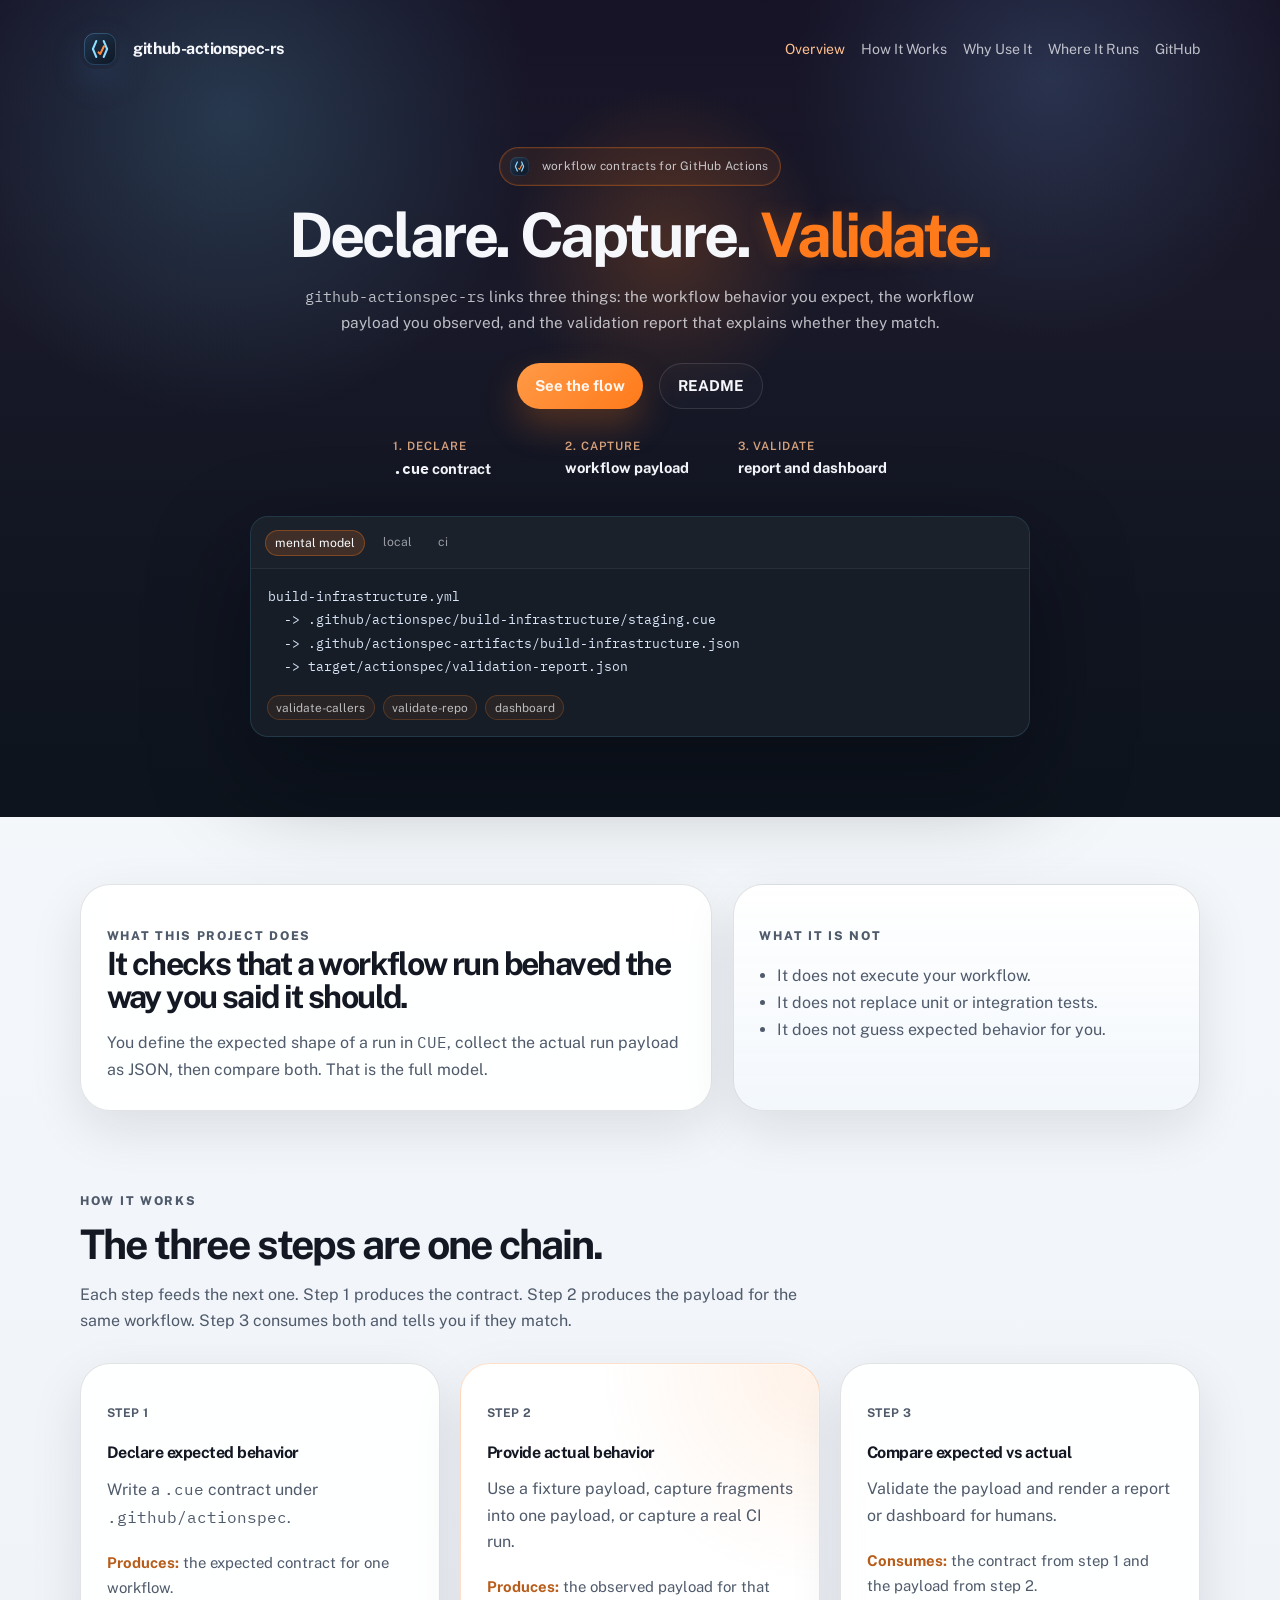
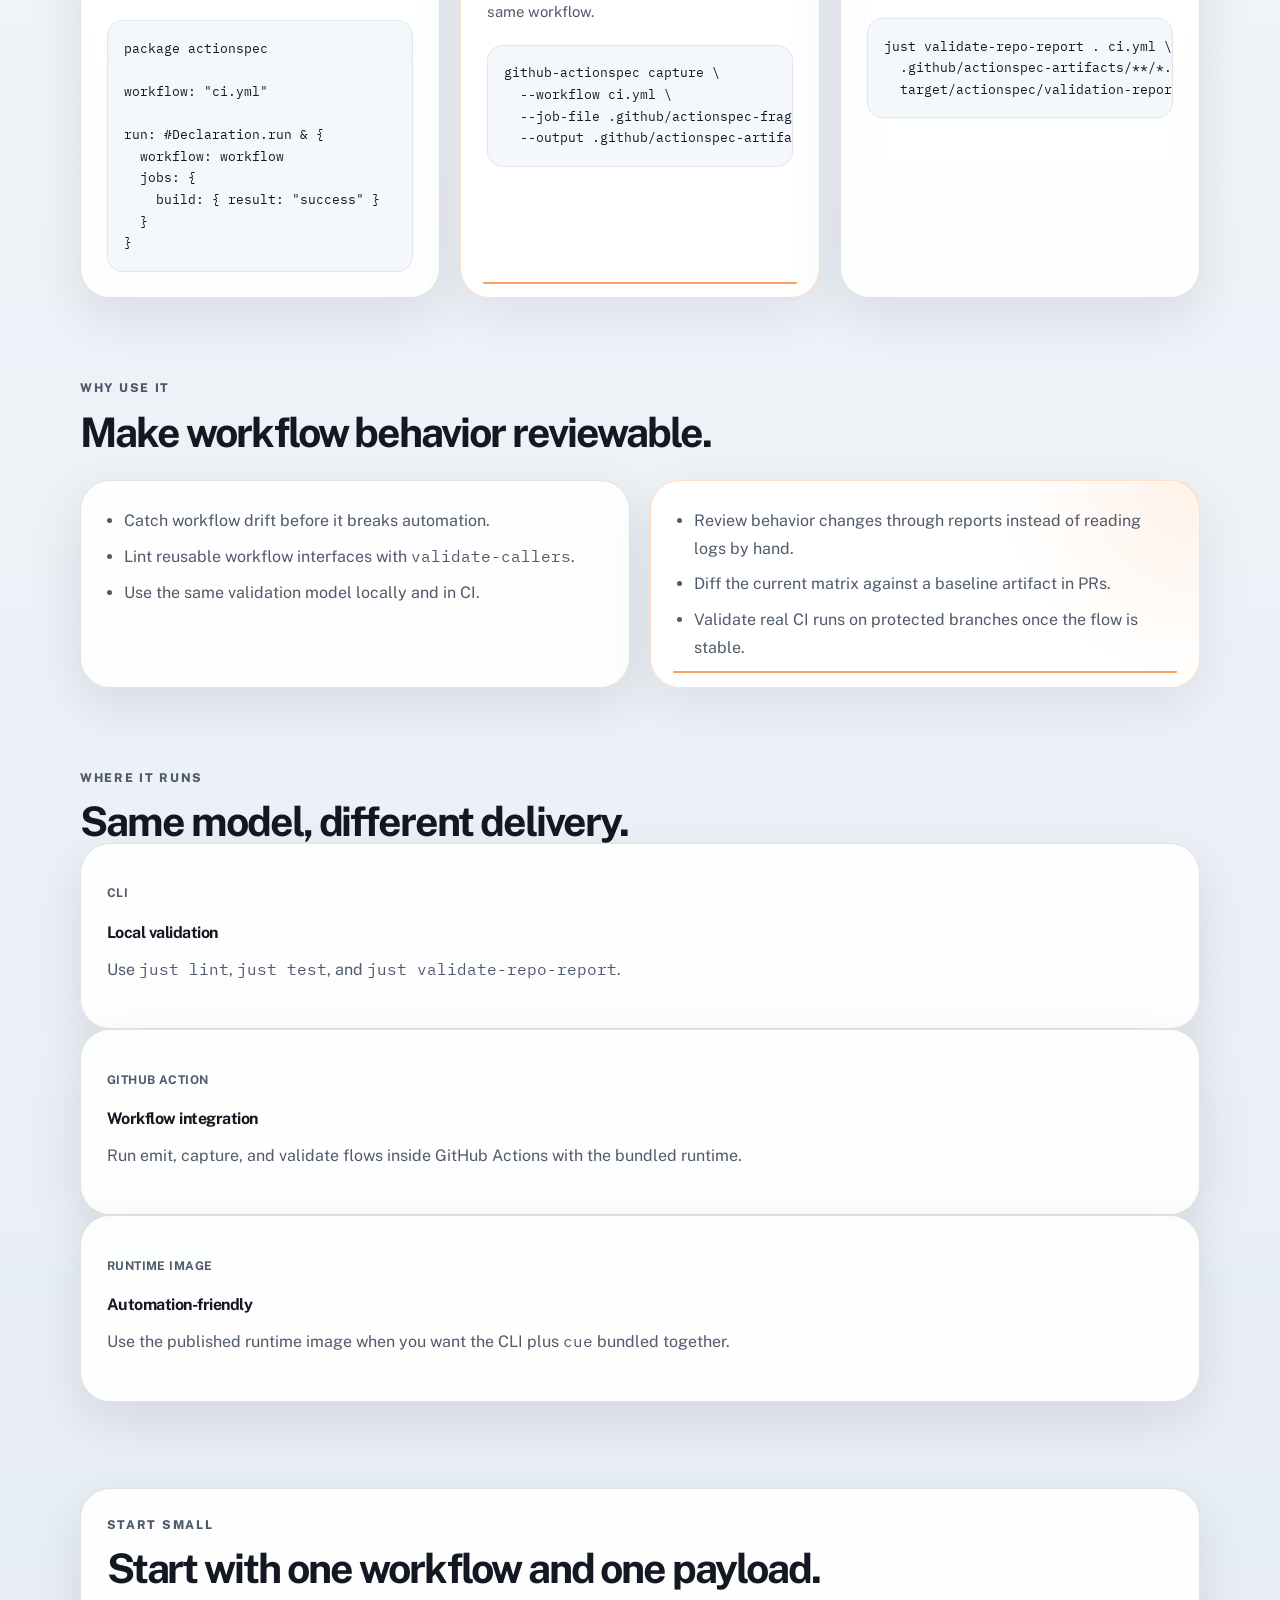
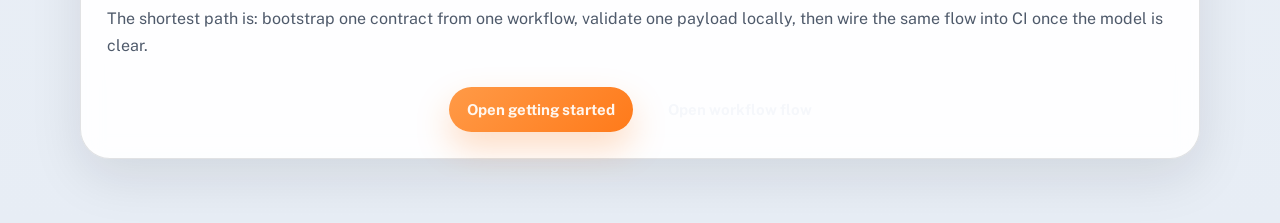
==== commit 784e3114: "feat(bootstrap): scaffold contracts and benchmark generation" ====
--- a/docs/index.html
+++ b/docs/index.html
@@ -231,8 +231,8 @@
           <p class="eyebrow">Start Small</p>
           <h2>Start with one workflow and one payload.</h2>
           <p>
-            The shortest path is: declare one contract, validate one payload locally, then wire the
-            same flow into CI once the model is clear.
+            The shortest path is: bootstrap one contract from one workflow, validate one payload
+            locally, then wire the same flow into CI once the model is clear.
           </p>
           <div class="hero-actions">
             <a class="button button-primary" href="getting-started.html">Open getting started</a>
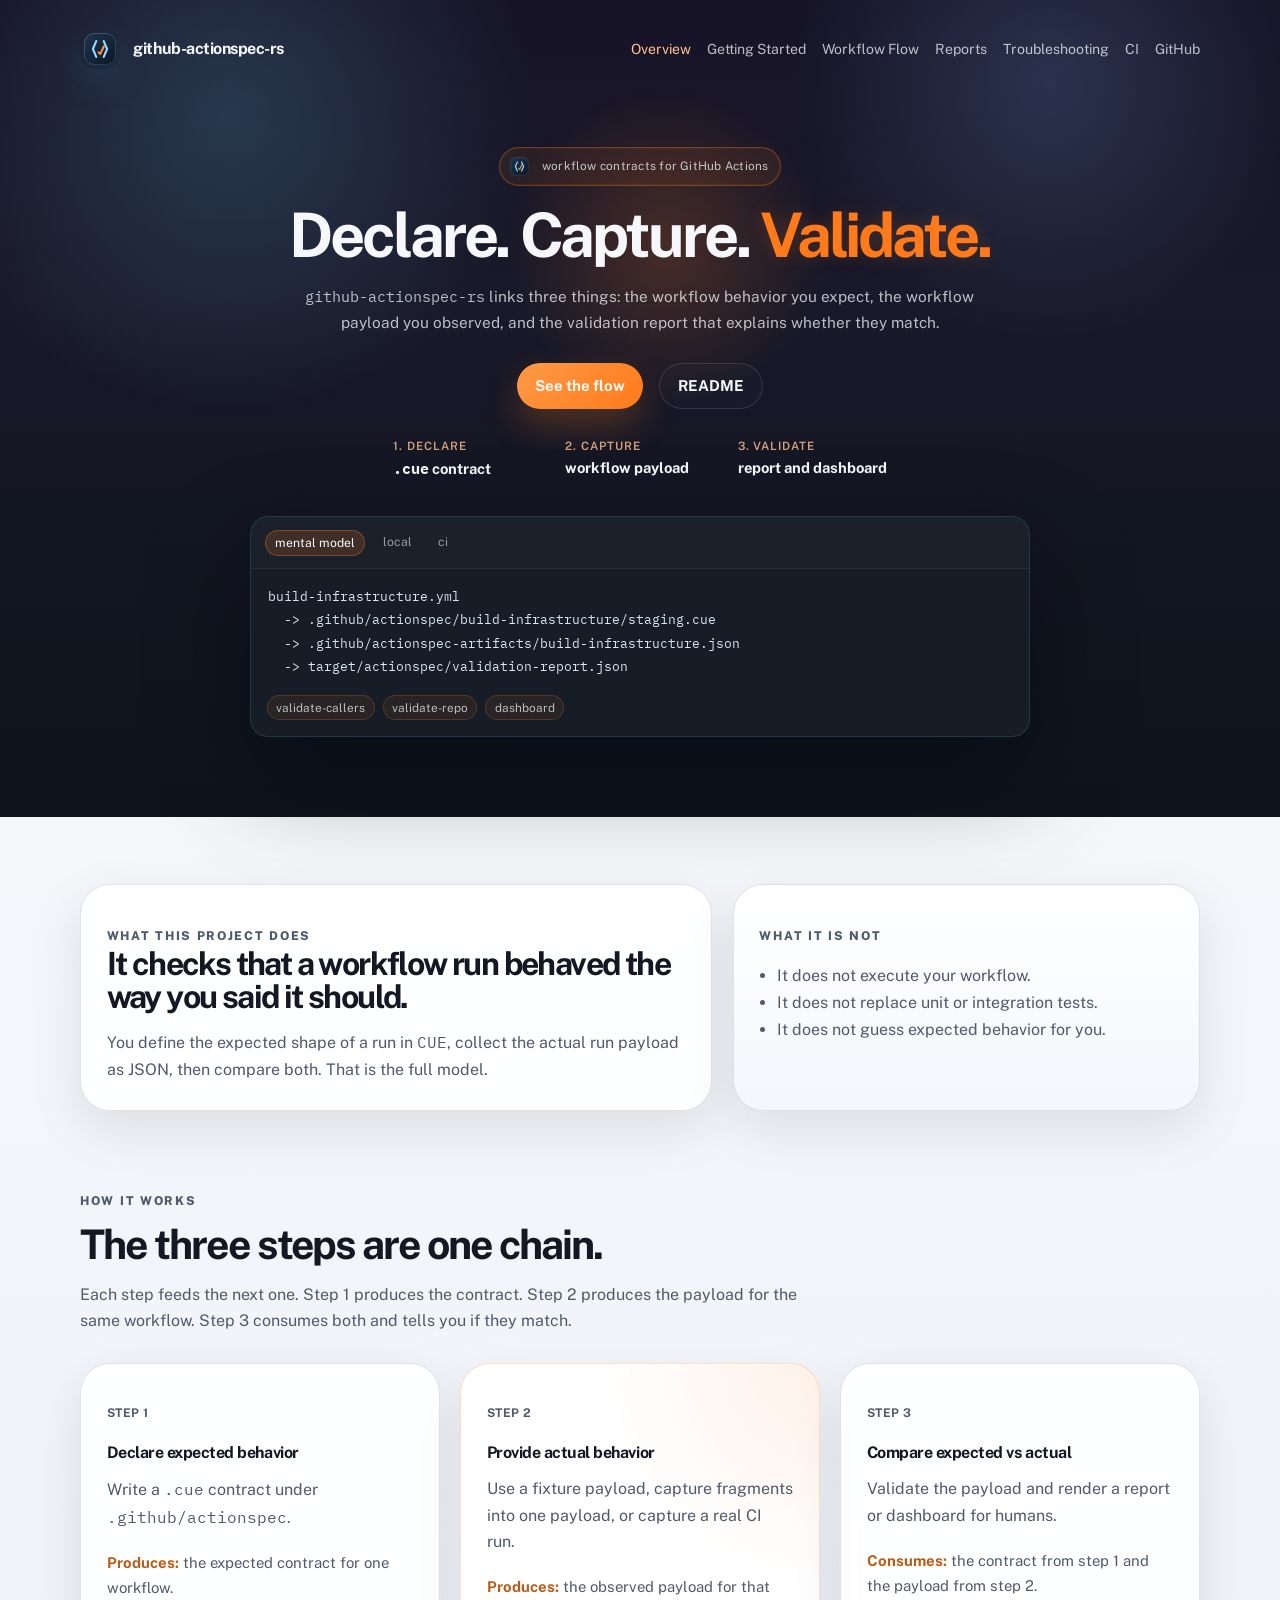
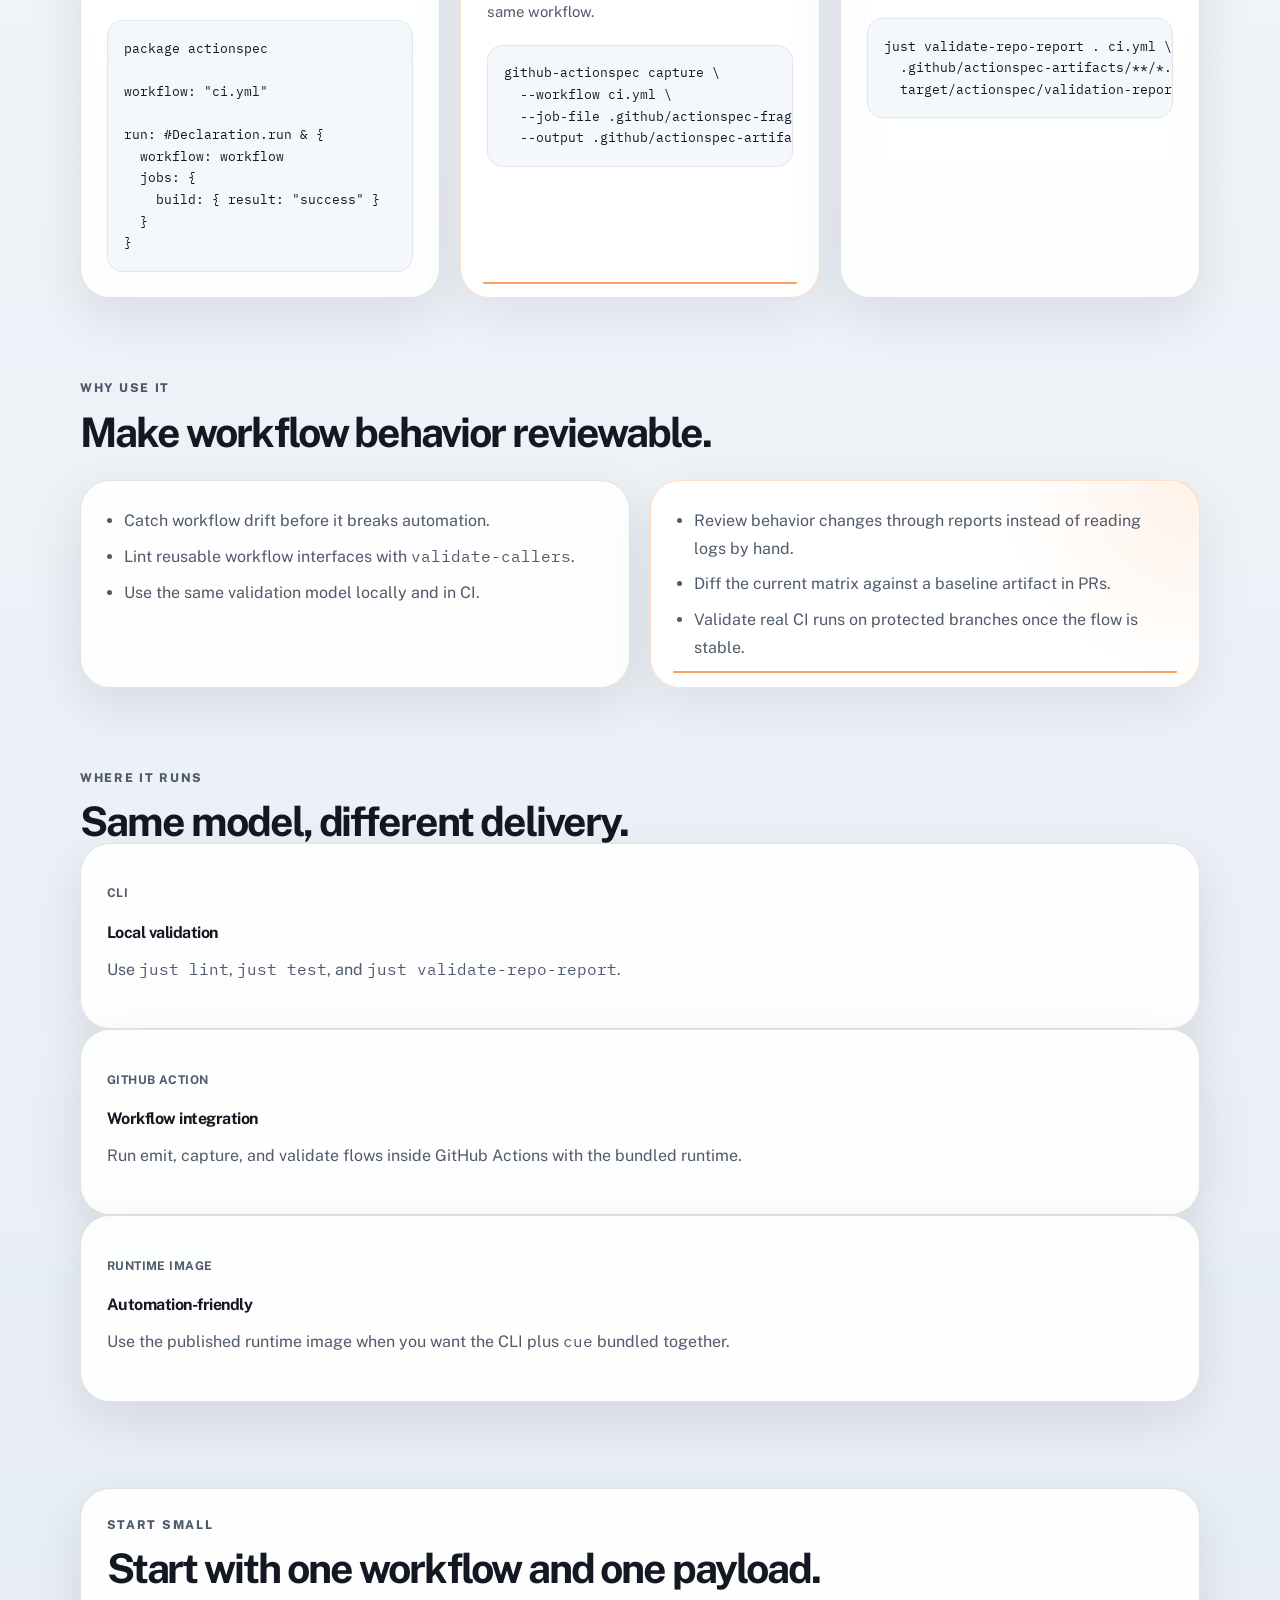
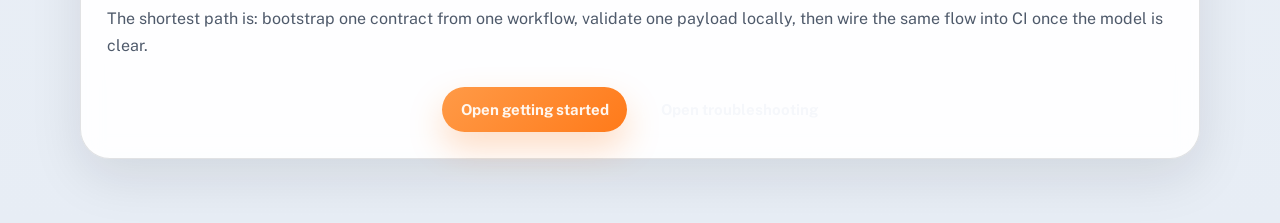
==== commit 62b9aae6: "feat(report): improve runtime issue summaries and docs" ====
--- a/docs/index.html
+++ b/docs/index.html
@@ -35,10 +35,12 @@
               <span class="brand-text">github-actionspec-rs</span>
             </a>
             <nav class="site-nav" aria-label="Primary">
-              <a class="site-nav-active" href="#overview">Overview</a>
-              <a href="#how">How It Works</a>
-              <a href="#why">Why Use It</a>
-              <a href="#where">Where It Runs</a>
+              <a class="site-nav-active" href="index.html">Overview</a>
+              <a href="getting-started.html">Getting Started</a>
+              <a href="workflow-flow.html">Workflow Flow</a>
+              <a href="reports.html">Reports</a>
+              <a href="troubleshooting.html">Troubleshooting</a>
+              <a href="ci-reference.html">CI</a>
               <a href="https://github.com/v4lproik/github-actionspec-rs">GitHub</a>
             </nav>
           </header>
@@ -236,7 +238,7 @@
           </p>
           <div class="hero-actions">
             <a class="button button-primary" href="getting-started.html">Open getting started</a>
-            <a class="button button-secondary" href="workflow-flow.html">Open workflow flow</a>
+            <a class="button button-secondary" href="troubleshooting.html">Open troubleshooting</a>
           </div>
         </section>
       </div>
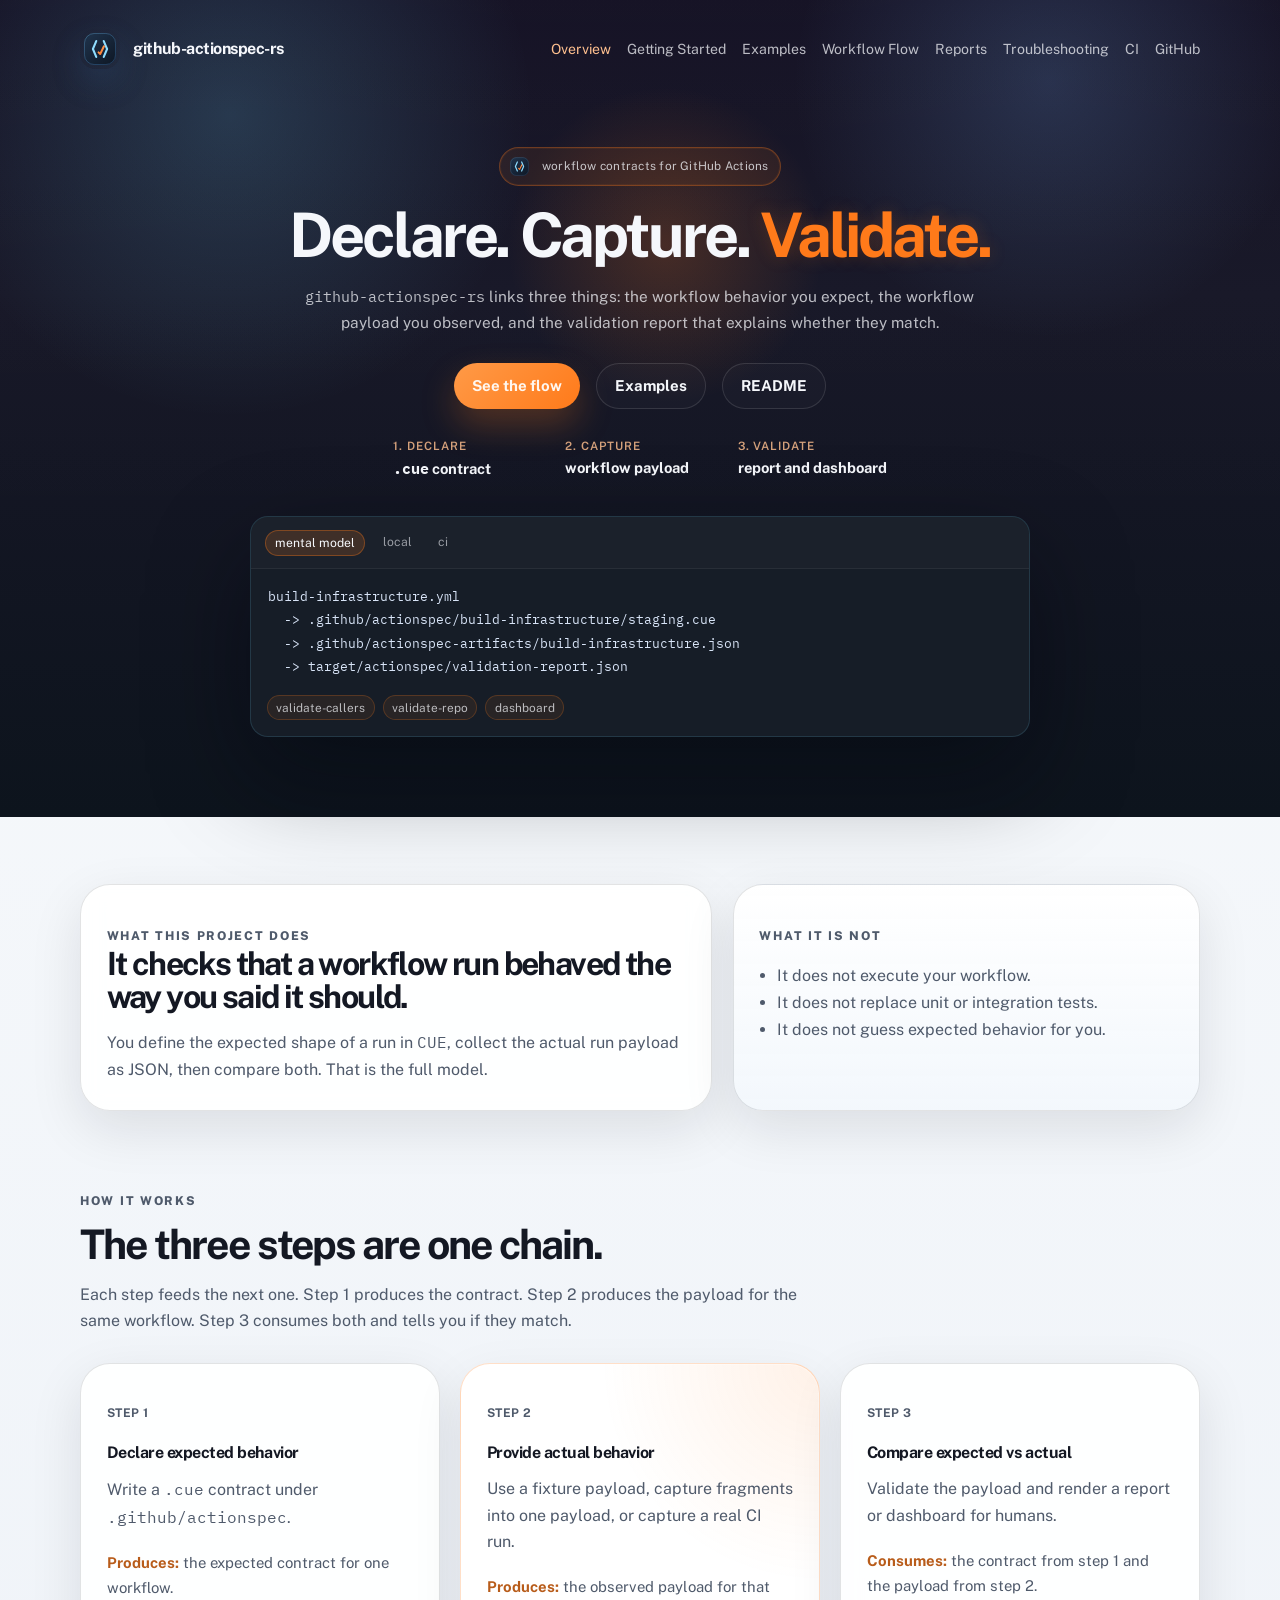
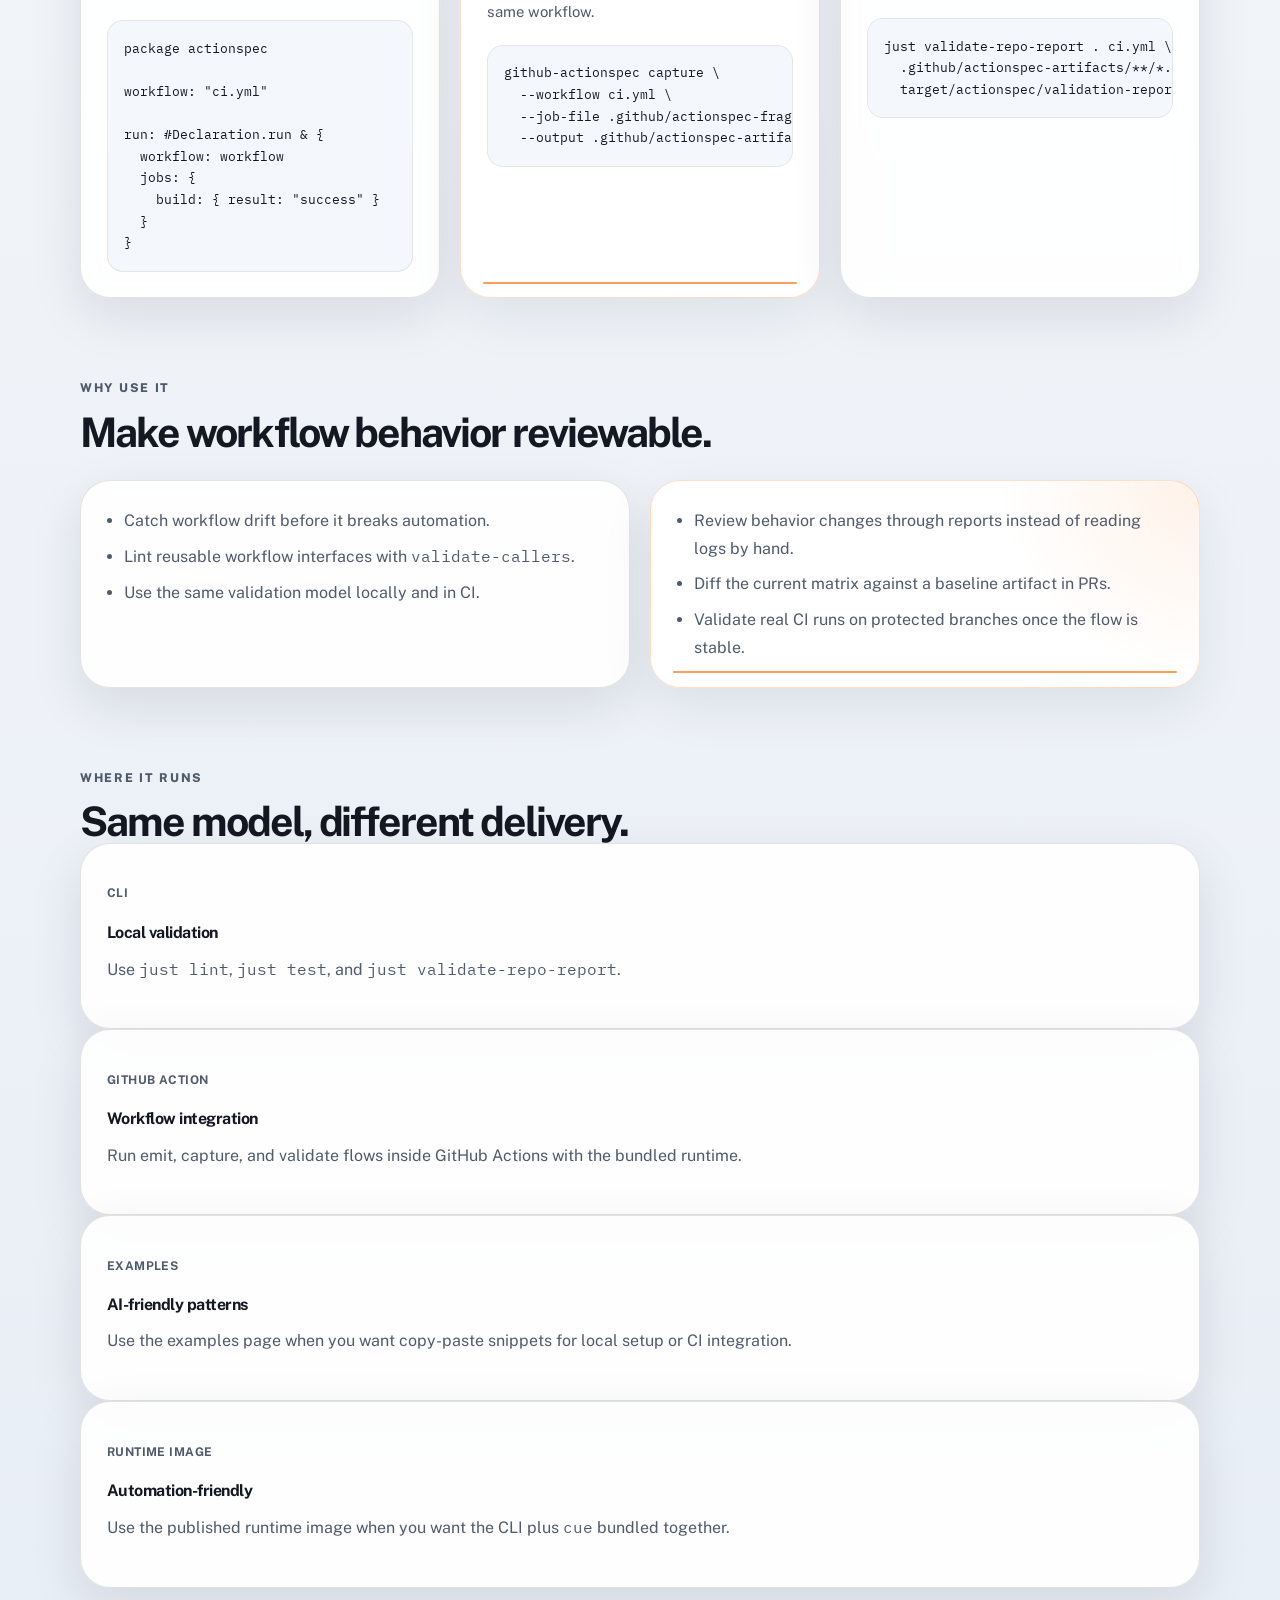
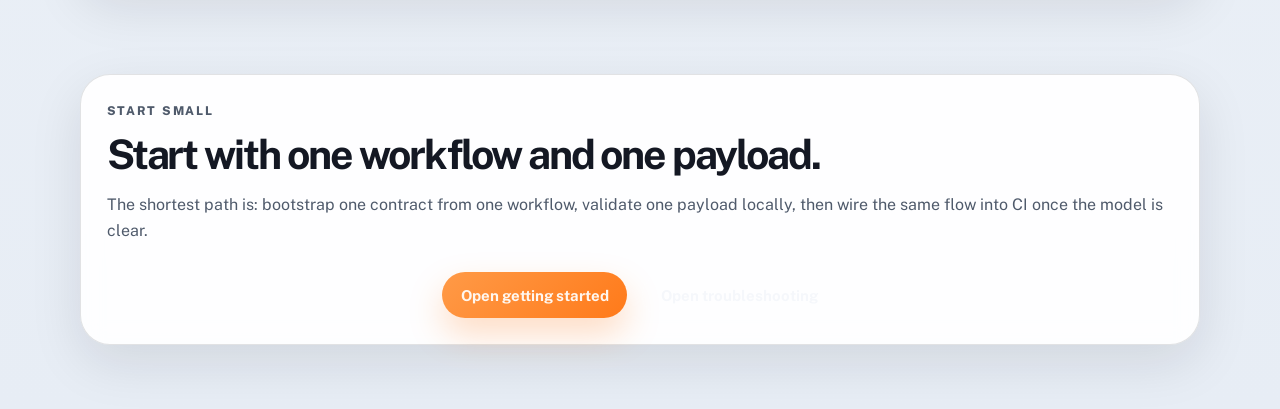
==== commit 1e0790b5: "docs(readme): add AI integration examples" ====
--- a/docs/index.html
+++ b/docs/index.html
@@ -37,6 +37,7 @@
             <nav class="site-nav" aria-label="Primary">
               <a class="site-nav-active" href="index.html">Overview</a>
               <a href="getting-started.html">Getting Started</a>
+              <a href="examples.html">Examples</a>
               <a href="workflow-flow.html">Workflow Flow</a>
               <a href="reports.html">Reports</a>
               <a href="troubleshooting.html">Troubleshooting</a>
@@ -59,6 +60,7 @@
               </p>
               <div class="hero-actions">
                 <a class="button button-primary" href="#how">See the flow</a>
+                <a class="button button-secondary" href="examples.html">Examples</a>
                 <a
                   class="button button-secondary"
                   href="https://github.com/v4lproik/github-actionspec-rs#readme"
@@ -222,6 +224,11 @@
               <p>Run emit, capture, and validate flows inside GitHub Actions with the bundled runtime.</p>
             </article>
             <article class="card docs-card">
+              <p class="card-kicker">Examples</p>
+              <h3>AI-friendly patterns</h3>
+              <p>Use the examples page when you want copy-paste snippets for local setup or CI integration.</p>
+            </article>
+            <article class="card docs-card">
               <p class="card-kicker">Runtime image</p>
               <h3>Automation-friendly</h3>
               <p>Use the published runtime image when you want the CLI plus <code>cue</code> bundled together.</p>
